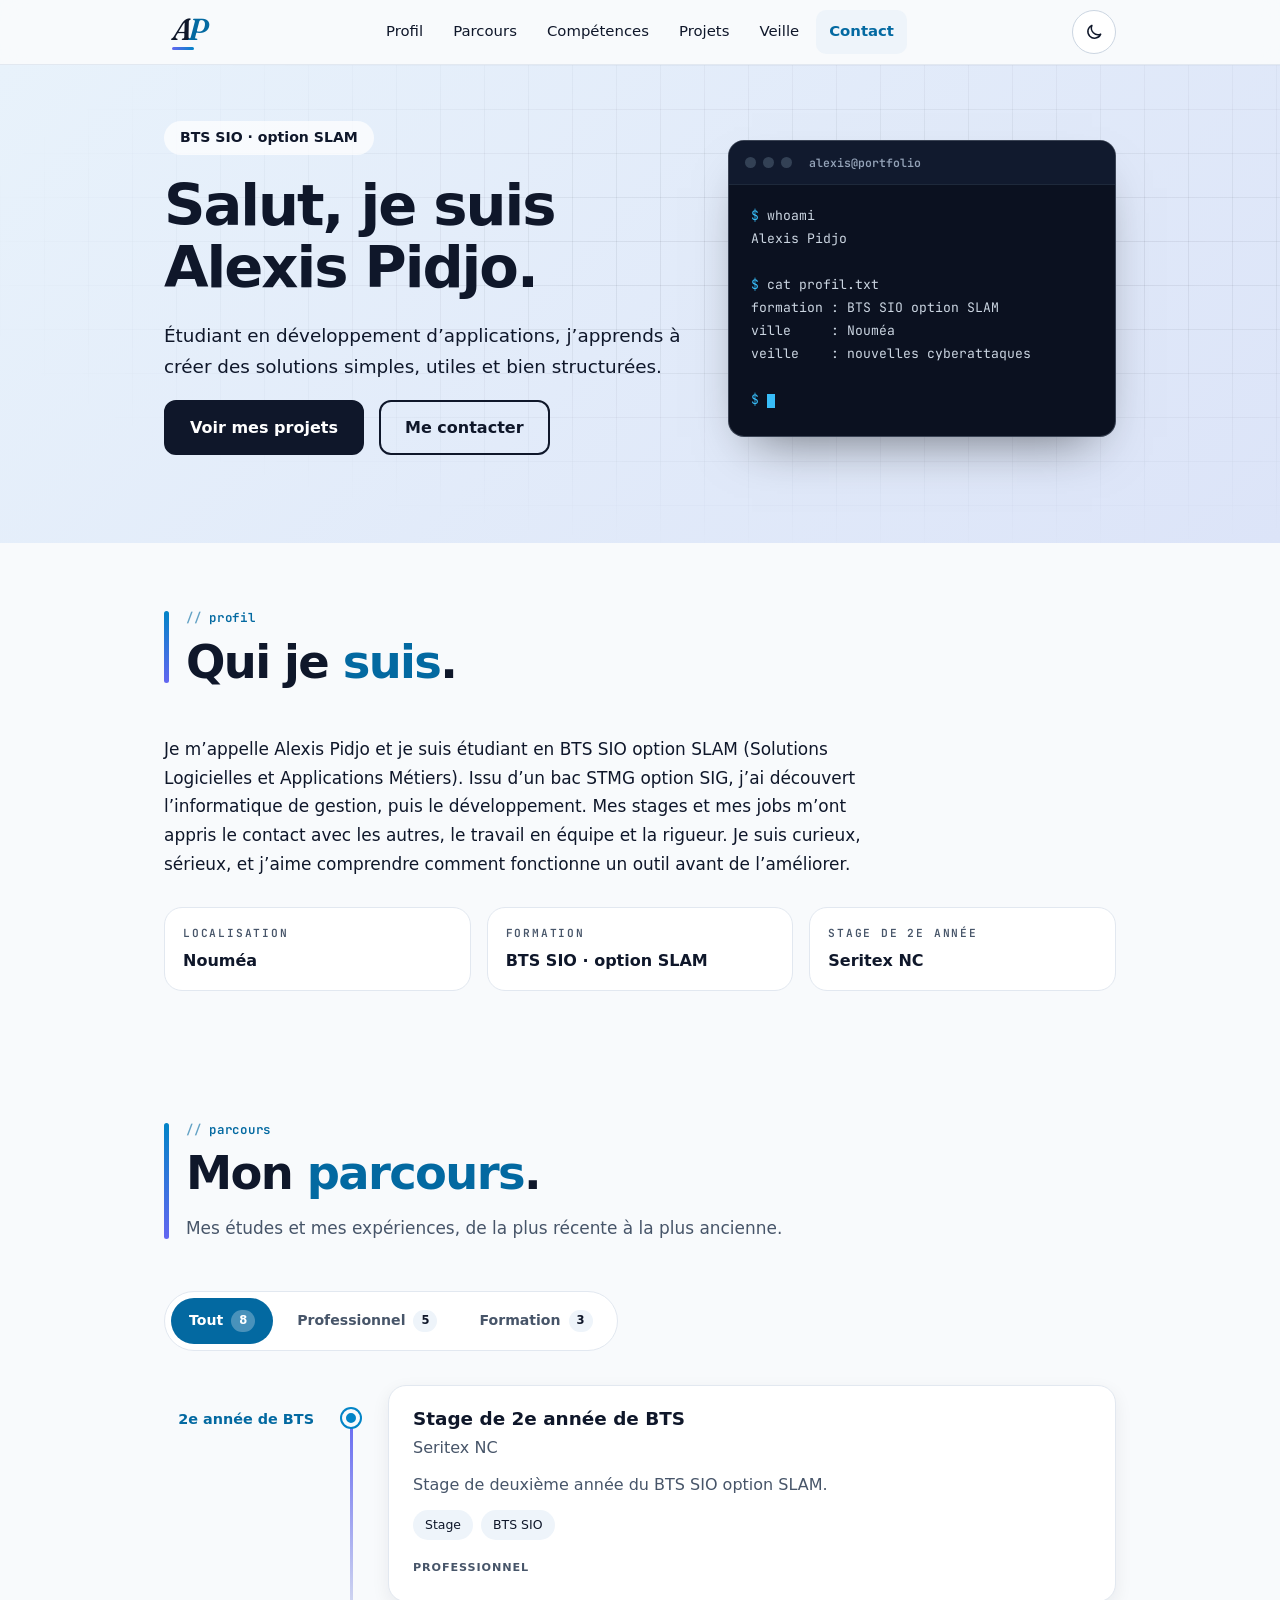
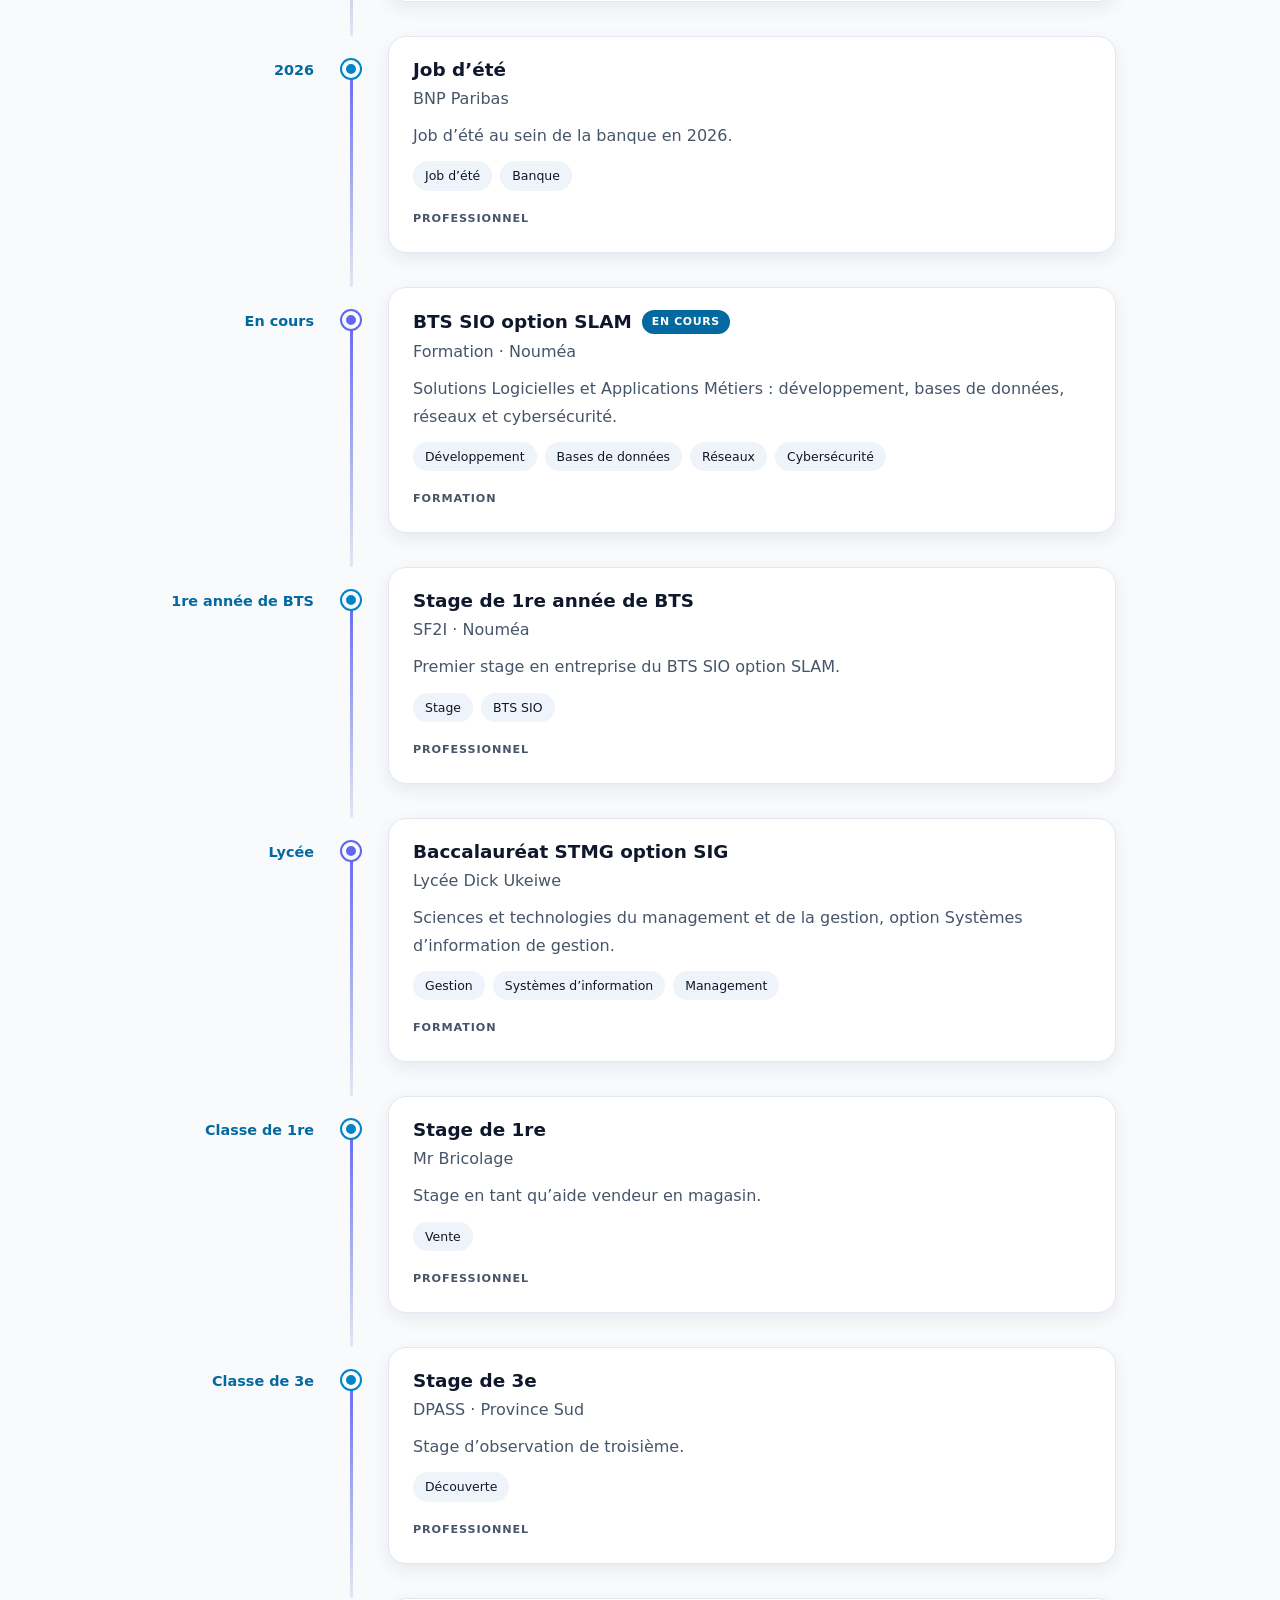
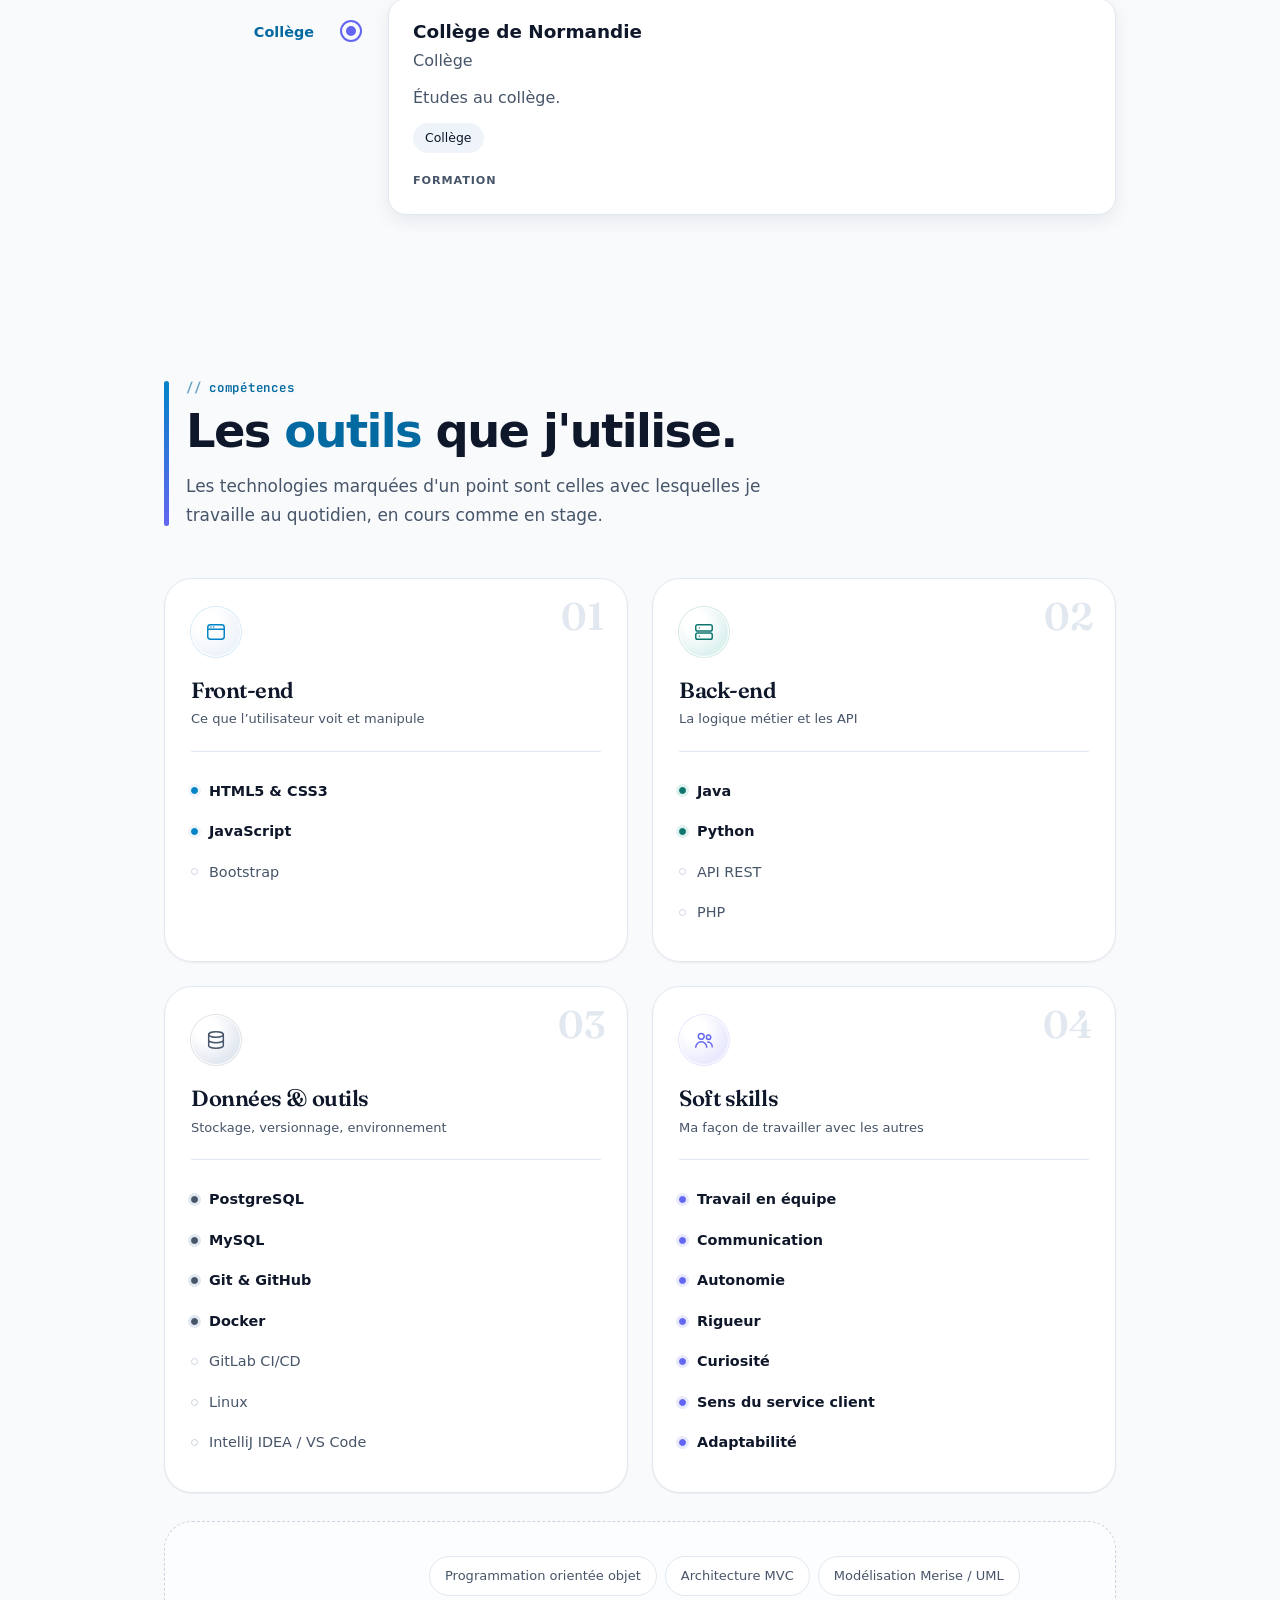
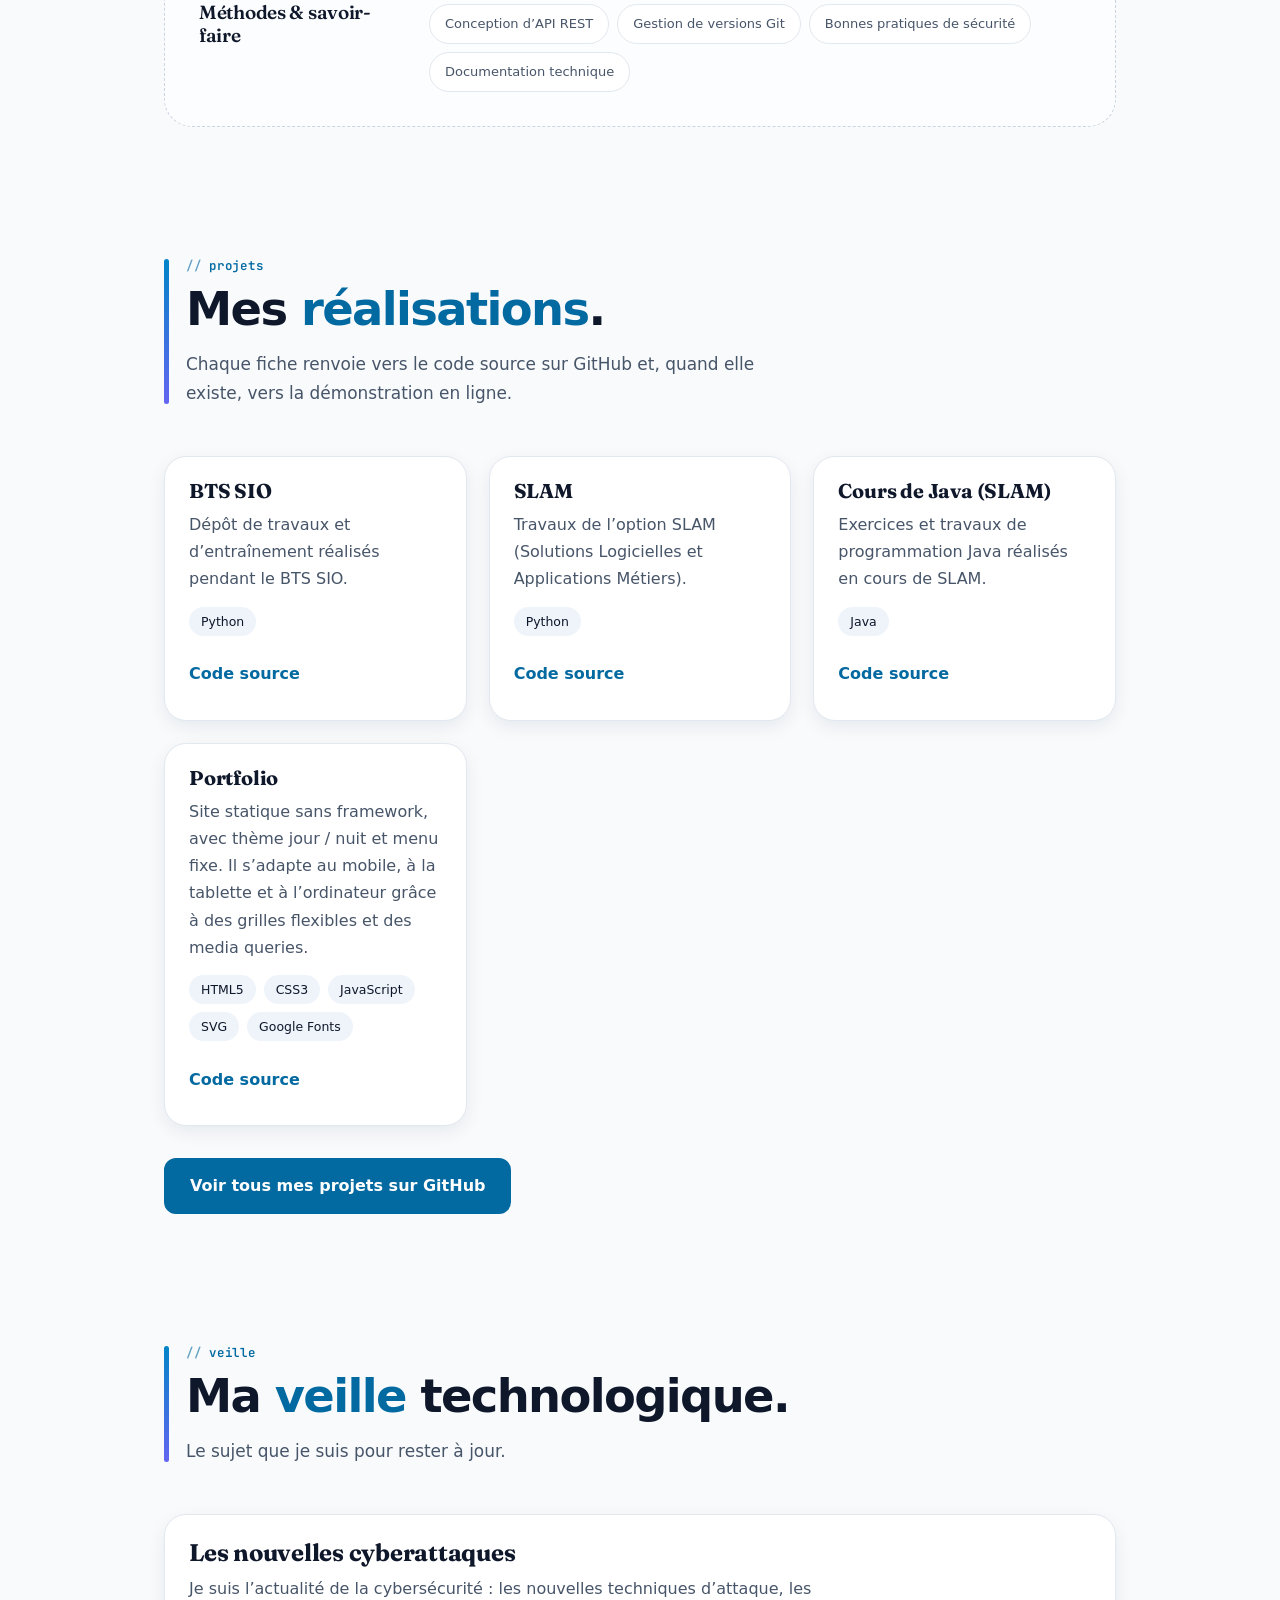
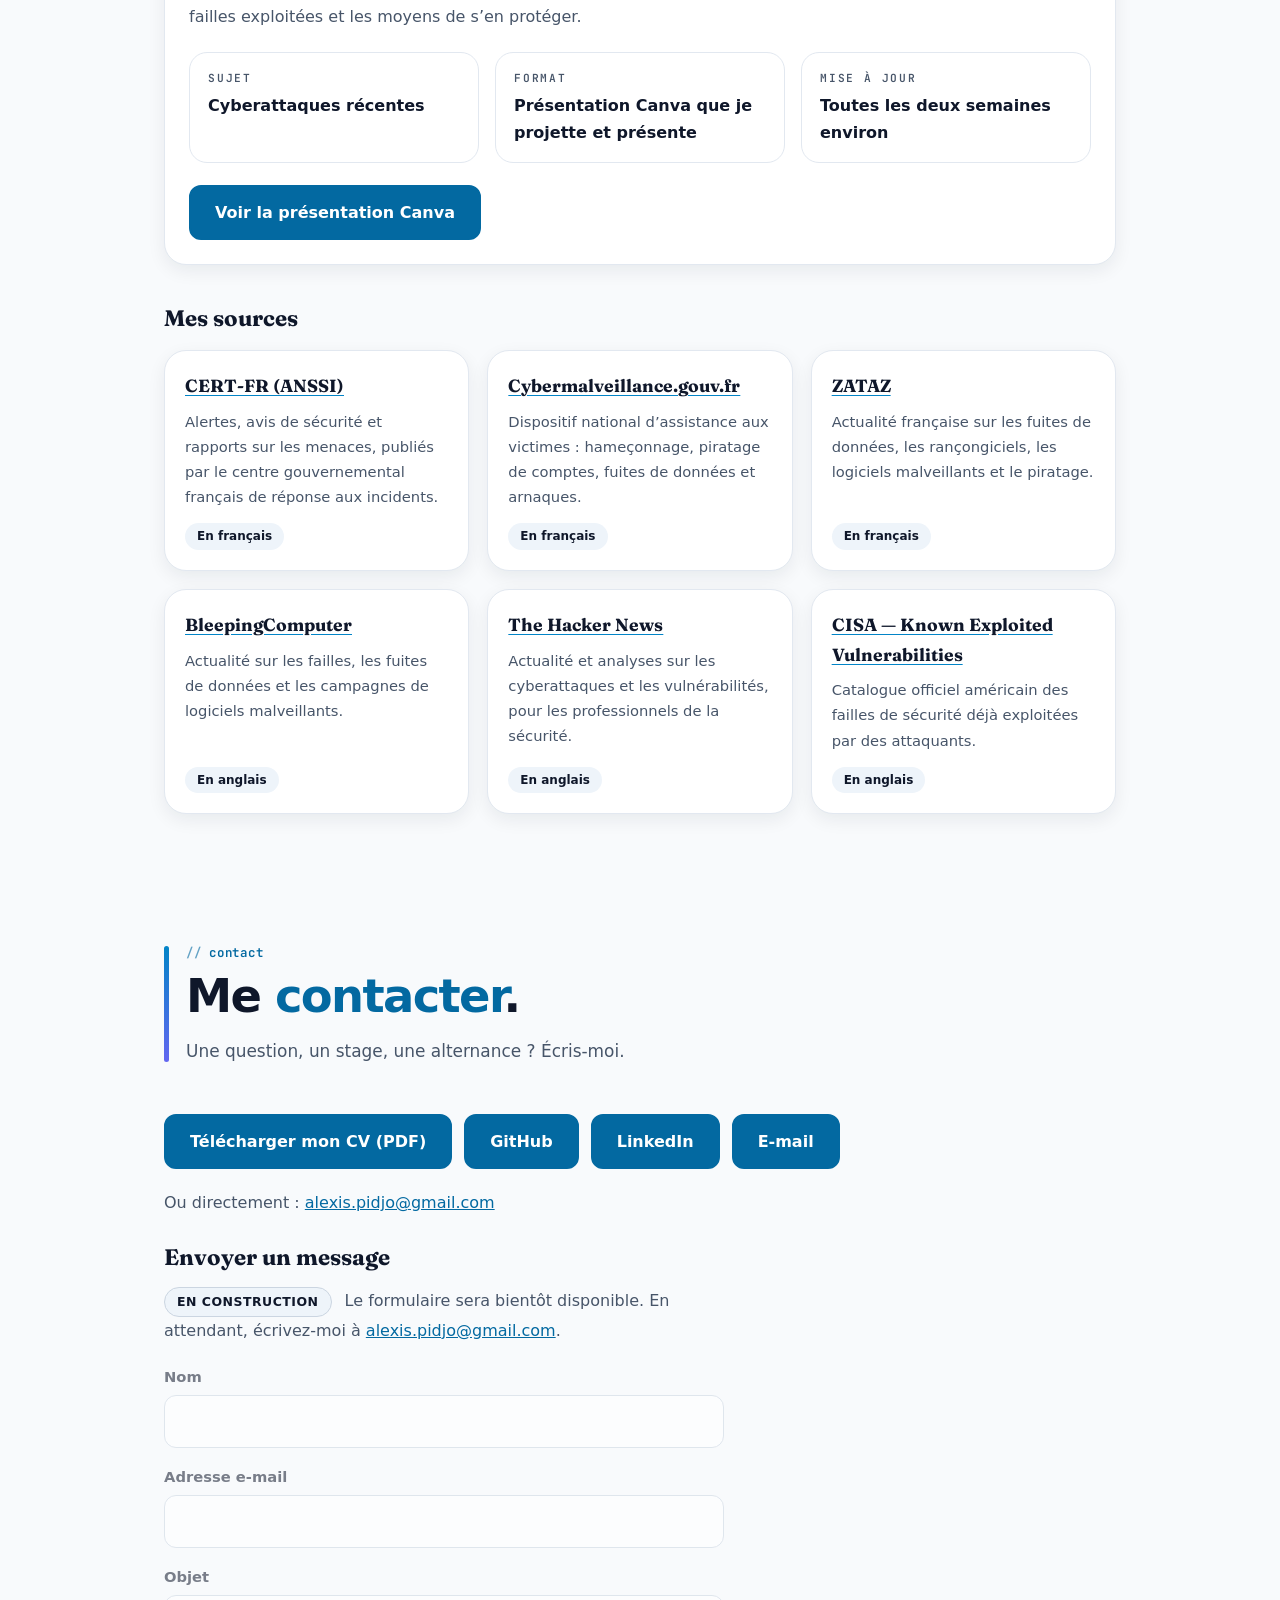
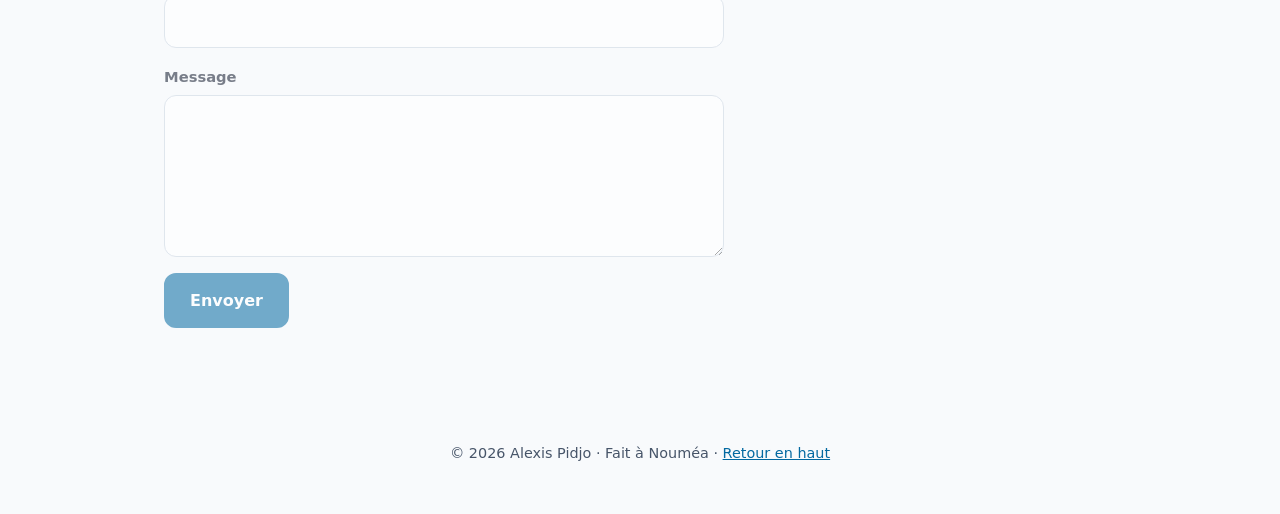
==== index.html @ f2f31d72 "Add files via upload" ====
<!doctype html>
<html lang="fr">
  <head>
    <meta charset="utf-8" />
    <meta name="viewport" content="width=device-width, initial-scale=1, viewport-fit=cover" />
    <title>Alexis Pidjo — Étudiant BTS SIO SLAM | Portfolio</title>
    <meta
      name="description"
      content="Portfolio d’Alexis Pidjo, étudiant en BTS SIO option SLAM à Nouméa : parcours, compétences, projets et contact."
    />
    <meta name="theme-color" content="#F8FAFC" />
    <link rel="icon" href="assets/img/favicon.svg" type="image/svg+xml" />

    <!-- Polices -->
    <link rel="preconnect" href="https://fonts.googleapis.com" />
    <link
      href="https://fonts.googleapis.com/css2?family=Fraunces:ital,opsz,wght@0,9..144,500;0,9..144,600;1,9..144,500;1,9..144,600&family=JetBrains+Mono:wght@600&display=swap"
      rel="stylesheet"
    />

    <!-- Thème appliqué avant l'affichage (évite un flash) -->
    <script src="assets/js/theme-init.js"></script>

    <!-- Styles : un fichier par composant -->
    <link rel="stylesheet" href="assets/css/base/tokens.css" />
    <link rel="stylesheet" href="assets/css/base/base.css" />
    <link rel="stylesheet" href="assets/css/base/layout.css" />
    <link rel="stylesheet" href="assets/css/components/section-head.css" />
    <link rel="stylesheet" href="assets/css/components/topbar.css" />
    <link rel="stylesheet" href="assets/css/components/hero.css" />
    <link rel="stylesheet" href="assets/css/sections/profile.css" />
    <link rel="stylesheet" href="assets/css/sections/timeline.css" />
    <link rel="stylesheet" href="assets/css/sections/skills.css" />
    <link rel="stylesheet" href="assets/css/sections/projects.css" />
    <link rel="stylesheet" href="assets/css/sections/veille.css" />
    <link rel="stylesheet" href="assets/css/sections/contact.css" />
    <link rel="stylesheet" href="assets/css/sections/footer.css" />
  </head>
  <body id="top">
    <a class="skip" href="#main">Aller au contenu principal</a>

    <!-- Barre de navigation -->
    <header class="topbar">
      <div class="topbar__inner">
        <a class="brand" href="#top" aria-label="Alexis Pidjo, retour en haut de la page"
          >A<span>P</span></a
        >
        <nav class="menu" id="menu" aria-label="Navigation principale">
          <a href="#profil">Profil</a>
          <a href="#parcours">Parcours</a>
          <a href="#competences">Compétences</a>
          <a href="#projets">Projets</a>
          <a href="#veille">Veille</a>
          <a href="#contact">Contact</a>
        </nav>
        <div class="topbar__actions">
          <button class="icon-btn" id="theme-toggle" type="button" aria-label="Passer en mode nuit">
            <svg class="i-moon" viewBox="0 0 24 24" aria-hidden="true">
              <path d="M20 14.5A8 8 0 0 1 9.5 4 8 8 0 1 0 20 14.5Z" />
            </svg>
            <svg class="i-sun" viewBox="0 0 24 24" aria-hidden="true">
              <circle cx="12" cy="12" r="4" />
              <path
                d="M12 2v2M12 20v2M4.9 4.9l1.4 1.4M17.7 17.7l1.4 1.4M2 12h2M20 12h2M4.9 19.1l1.4-1.4M17.7 6.3l1.4-1.4"
              />
            </svg>
          </button>
          <button
            class="icon-btn burger"
            id="burger"
            type="button"
            aria-label="Ouvrir le menu"
            aria-expanded="false"
            aria-controls="menu"
          >
            <svg viewBox="0 0 24 24" aria-hidden="true">
              <path d="M4 7h16M4 12h16M4 17h16" />
            </svg>
          </button>
        </div>
      </div>
    </header>

    <!-- Bandeau d’accueil -->
    <div class="hero">
      <div class="wrap hero__inner">
        <div class="hero__text">
          <span class="tag">BTS SIO · option SLAM</span>
          <h1>Salut, je suis Alexis Pidjo.</h1>
          <p>
            Étudiant en développement d’applications, j’apprends à créer des solutions simples,
            utiles et bien structurées.
          </p>
          <a class="btn" href="#projets">Voir mes projets</a>
          <a class="btn alt" href="#contact">Me contacter</a>
        </div>
        <div class="hero__term" aria-hidden="true">
          <div class="term__bar">
            <span></span><span></span><span></span><b>alexis@portfolio</b>
          </div>
          <pre class="term__body"><span class="t-p">$</span> whoami
Alexis Pidjo

<span class="t-p">$</span> cat profil.txt
formation : BTS SIO option SLAM
ville     : Nouméa
veille    : nouvelles cyberattaques

<span class="t-p">$</span> <span class="t-cursor"></span></pre>
        </div>
      </div>
    </div>

    <!-- Contenu -->
    <main class="wrap" id="main">
      <!-- 01 · Profil -->
      <section id="profil" aria-labelledby="t-profil">
        <header class="section-head reveal">
          <p class="section-head__label">profil</p>
          <h2 class="section-title" id="t-profil">Qui je <em>suis</em>.</h2>
        </header>
        <p class="profil__text">
          Je m’appelle Alexis Pidjo et je suis étudiant en BTS SIO option SLAM (Solutions
          Logicielles et Applications Métiers). Issu d’un bac STMG option SIG, j’ai découvert
          l’informatique de gestion, puis le développement. Mes stages et mes jobs m’ont appris le
          contact avec les autres, le travail en équipe et la rigueur. Je suis curieux, sérieux, et
          j’aime comprendre comment fonctionne un outil avant de l’améliorer.
        </p>
        <dl class="facts">
          <div>
            <dt>Localisation</dt>
            <dd>Nouméa</dd>
          </div>
          <div>
            <dt>Formation</dt>
            <dd>BTS SIO · option SLAM</dd>
          </div>
          <div>
            <dt>Stage de 2e année</dt>
            <dd>Seritex NC</dd>
          </div>
        </dl>
      </section>

      <!-- 02 · Parcours -->
      <section id="parcours" aria-labelledby="t-parcours">
        <header class="section-head reveal">
          <p class="section-head__label">parcours</p>
          <h2 class="section-title" id="t-parcours">Mon <em>parcours</em>.</h2>
          <p class="section-lede">
            Mes études et mes expériences, de la plus récente à la plus ancienne.
          </p>
        </header>
        <div class="filters" id="filters" role="group" aria-label="Filtrer le parcours"></div>
        <ol class="timeline" id="timeline"></ol>
      </section>

      <!-- 03 · Compétences -->
      <section id="competences" aria-labelledby="t-competences">
        <header class="section-head reveal">
          <p class="section-head__label">compétences</p>
          <h2 class="section-title" id="t-competences">Les <em>outils</em> que j'utilise.</h2>
          <p class="section-lede">
            Les technologies marquées d'un point sont celles avec lesquelles je travaille au
            quotidien, en cours comme en stage.
          </p>
        </header>
        <div class="skills__grid">
          <article class="skill reveal" data-tone="accent">
            <span class="skill__icon" aria-hidden="true"
              ><svg viewBox="0 0 24 24">
                <rect
                  pathLength="1"
                  x="3"
                  y="4"
                  width="18"
                  height="16"
                  rx="3"
                  class="draw"
                  style="--draw-delay: 260ms"
                />
                <path
                  pathLength="1"
                  d="M3 9h18M6.5 6.5h.01M9.5 6.5h.01"
                  class="draw"
                  style="--draw-delay: 620ms"
                /></svg
            ></span>
            <h3 class="skill__title">Front-end</h3>
            <p class="skill__caption">Ce que l’utilisateur voit et manipule</p>
            <ul class="skill__list">
              <li class="skill__item is-core">
                <span class="skill__bullet" aria-hidden="true"></span> HTML5 &amp; CSS3
                <span class="sr-only">(technologie principale)</span>
              </li>
              <li class="skill__item is-core">
                <span class="skill__bullet" aria-hidden="true"></span> JavaScript
                <span class="sr-only">(technologie principale)</span>
              </li>
              <li class="skill__item">
                <span class="skill__bullet" aria-hidden="true"></span> Bootstrap
              </li>
            </ul>
            <span class="skill__count" aria-hidden="true">01</span>
          </article>
          <article class="skill reveal" data-tone="teal" style="--reveal-delay: 110ms">
            <span class="skill__icon" aria-hidden="true"
              ><svg viewBox="0 0 24 24">
                <rect
                  pathLength="1"
                  x="3"
                  y="4"
                  width="18"
                  height="7"
                  rx="2"
                  class="draw"
                  style="--draw-delay: 260ms"
                />
                <rect
                  pathLength="1"
                  x="3"
                  y="13"
                  width="18"
                  height="7"
                  rx="2"
                  class="draw"
                  style="--draw-delay: 460ms"
                />
                <path
                  pathLength="1"
                  d="M7 7.5h.01M7 16.5h.01"
                  class="draw"
                  style="--draw-delay: 700ms"
                /></svg
            ></span>
            <h3 class="skill__title">Back-end</h3>
            <p class="skill__caption">La logique métier et les API</p>
            <ul class="skill__list">
              <li class="skill__item is-core">
                <span class="skill__bullet" aria-hidden="true"></span> Java
                <span class="sr-only">(technologie principale)</span>
              </li>
              <li class="skill__item is-core">
                <span class="skill__bullet" aria-hidden="true"></span> Python
                <span class="sr-only">(technologie principale)</span>
              </li>
              <li class="skill__item">
                <span class="skill__bullet" aria-hidden="true"></span> API REST
              </li>
              <li class="skill__item">
                <span class="skill__bullet" aria-hidden="true"></span> PHP
              </li>
            </ul>
            <span class="skill__count" aria-hidden="true">02</span>
          </article>
          <article class="skill reveal" data-tone="slate" style="--reveal-delay: 220ms">
            <span class="skill__icon" aria-hidden="true"
              ><svg viewBox="0 0 24 24">
                <ellipse
                  pathLength="1"
                  cx="12"
                  cy="6"
                  rx="8"
                  ry="3"
                  class="draw"
                  style="--draw-delay: 260ms"
                />
                <path
                  pathLength="1"
                  d="M4 6v12c0 1.66 3.58 3 8 3s8-1.34 8-3V6M4 12c0 1.66 3.58 3 8 3s8-1.34 8-3"
                  class="draw"
                  style="--draw-delay: 520ms"
                /></svg
            ></span>
            <h3 class="skill__title">Données &amp; outils</h3>
            <p class="skill__caption">Stockage, versionnage, environnement</p>
            <ul class="skill__list">
              <li class="skill__item is-core">
                <span class="skill__bullet" aria-hidden="true"></span> PostgreSQL
                <span class="sr-only">(technologie principale)</span>
              </li>
              <li class="skill__item is-core">
                <span class="skill__bullet" aria-hidden="true"></span> MySQL
                <span class="sr-only">(technologie principale)</span>
              </li>
              <li class="skill__item is-core">
                <span class="skill__bullet" aria-hidden="true"></span> Git &amp; GitHub
                <span class="sr-only">(technologie principale)</span>
              </li>
              <li class="skill__item is-core">
                <span class="skill__bullet" aria-hidden="true"></span> Docker
                <span class="sr-only">(technologie principale)</span>
              </li>
              <li class="skill__item">
                <span class="skill__bullet" aria-hidden="true"></span> GitLab CI/CD
              </li>
              <li class="skill__item">
                <span class="skill__bullet" aria-hidden="true"></span> Linux
              </li>
              <li class="skill__item">
                <span class="skill__bullet" aria-hidden="true"></span> IntelliJ IDEA / VS Code
              </li>
            </ul>
            <span class="skill__count" aria-hidden="true">03</span>
          </article>
          <article class="skill reveal" data-tone="violet" style="--reveal-delay: 330ms">
            <span class="skill__icon" aria-hidden="true"
              ><svg viewBox="0 0 24 24">
                <circle
                  pathLength="1"
                  cx="9"
                  cy="8"
                  r="3.2"
                  class="draw"
                  style="--draw-delay: 260ms"
                />
                <path
                  pathLength="1"
                  d="M3 20c0-3.3 2.7-6 6-6s6 2.7 6 6"
                  class="draw"
                  style="--draw-delay: 480ms"
                />
                <circle
                  pathLength="1"
                  cx="17"
                  cy="9"
                  r="2.4"
                  class="draw"
                  style="--draw-delay: 640ms"
                />
                <path
                  pathLength="1"
                  d="M16 14.2c2.9.2 5 2.5 5 5.3"
                  class="draw"
                  style="--draw-delay: 780ms"
                /></svg
            ></span>
            <h3 class="skill__title">Soft skills</h3>
            <p class="skill__caption">Ma façon de travailler avec les autres</p>
            <ul class="skill__list">
              <li class="skill__item is-core">
                <span class="skill__bullet" aria-hidden="true"></span> Travail en équipe
                <span class="sr-only">(technologie principale)</span>
              </li>
              <li class="skill__item is-core">
                <span class="skill__bullet" aria-hidden="true"></span> Communication
                <span class="sr-only">(technologie principale)</span>
              </li>
              <li class="skill__item is-core">
                <span class="skill__bullet" aria-hidden="true"></span> Autonomie
                <span class="sr-only">(technologie principale)</span>
              </li>
              <li class="skill__item is-core">
                <span class="skill__bullet" aria-hidden="true"></span> Rigueur
                <span class="sr-only">(technologie principale)</span>
              </li>
              <li class="skill__item is-core">
                <span class="skill__bullet" aria-hidden="true"></span> Curiosité
                <span class="sr-only">(technologie principale)</span>
              </li>
              <li class="skill__item is-core">
                <span class="skill__bullet" aria-hidden="true"></span> Sens du service client
                <span class="sr-only">(technologie principale)</span>
              </li>
              <li class="skill__item is-core">
                <span class="skill__bullet" aria-hidden="true"></span> Adaptabilité
                <span class="sr-only">(technologie principale)</span>
              </li>
            </ul>
            <span class="skill__count" aria-hidden="true">04</span>
          </article>
        </div>
        <div class="methods reveal">
          <h3 class="methods__title">Méthodes &amp; savoir-faire</h3>
          <ul class="methods__list">
            <li class="methods__item">Programmation orientée objet</li>
            <li class="methods__item">Architecture MVC</li>
            <li class="methods__item">Modélisation Merise / UML</li>
            <li class="methods__item">Conception d’API REST</li>
            <li class="methods__item">Gestion de versions Git</li>
            <li class="methods__item">Bonnes pratiques de sécurité</li>
            <li class="methods__item">Documentation technique</li>
          </ul>
        </div>
      </section>

      <!-- 04 · Projets -->
      <section id="projets" aria-labelledby="t-projets">
        <header class="section-head reveal">
          <p class="section-head__label">projets</p>
          <h2 class="section-title" id="t-projets">Mes <em>réalisations</em>.</h2>
          <p class="section-lede">
            Chaque fiche renvoie vers le code source sur GitHub et, quand elle existe, vers la
            démonstration en ligne.
          </p>
        </header>
        <div class="grid" id="projects"></div>
        <p class="projects__all">
          <a
            class="btn btn--cta"
            id="projects-all"
            href="#projets"
            target="_blank"
            rel="noopener noreferrer"
            >Voir tous mes projets sur GitHub<span class="sr-only"> (nouvel onglet)</span></a
          >
        </p>
      </section>

      <!-- 05 · Veille technologique -->
      <section id="veille" aria-labelledby="t-veille">
        <header class="section-head reveal">
          <p class="section-head__label">veille</p>
          <h2 class="section-title" id="t-veille">Ma <em>veille</em> technologique.</h2>
          <p class="section-lede">Le sujet que je suis pour rester à jour.</p>
        </header>
        <article class="card veille">
          <h3>Les nouvelles cyberattaques</h3>
          <p>
            Je suis l’actualité de la cybersécurité : les nouvelles techniques d’attaque, les
            failles exploitées et les moyens de s’en protéger.
          </p>
          <dl class="facts">
            <div>
              <dt>Sujet</dt>
              <dd>Cyberattaques récentes</dd>
            </div>
            <div>
              <dt>Format</dt>
              <dd>Présentation Canva que je projette et présente</dd>
            </div>
            <div>
              <dt>Mise à jour</dt>
              <dd>Toutes les deux semaines environ</dd>
            </div>
          </dl>
          <a
            class="btn btn--cta"
            id="veille-link"
            href="#veille"
            target="_blank"
            rel="noopener noreferrer"
            >Voir la présentation Canva<span class="sr-only"> (nouvel onglet)</span></a
          >
        </article>
        <h3 class="sources__title">Mes sources</h3>
        <ul class="sources" id="sources"></ul>
      </section>

      <!-- 06 · Contact -->
      <section id="contact" aria-labelledby="t-contact">
        <header class="section-head reveal">
          <p class="section-head__label">contact</p>
          <h2 class="section-title" id="t-contact">Me <em>contacter</em>.</h2>
          <p class="section-lede">Une question, un stage, une alternance ? Écris-moi.</p>
        </header>
        <div class="contact">
          <a class="btn btn--cta" id="cv-link" href="#contact">Télécharger mon CV (PDF)</a>
          <a
            class="btn btn--cta"
            id="gh-link"
            href="#contact"
            target="_blank"
            rel="noopener noreferrer"
            >GitHub<span class="sr-only"> (nouvel onglet)</span></a
          >
          <a
            class="btn btn--cta"
            id="li-link"
            href="#contact"
            target="_blank"
            rel="noopener noreferrer"
            >LinkedIn<span class="sr-only"> (nouvel onglet)</span></a
          >
          <a class="btn btn--cta" id="mail-link" href="#contact">E-mail</a>
        </div>
        <p class="contact__mail">Ou directement : <a id="mail-text" href="#contact"></a></p>

        <h3 class="form-title">Envoyer un message</h3>
        <p class="form-notice" role="note">
          <span class="form-notice__badge">En construction</span> Le formulaire sera bientôt
          disponible. En attendant, écrivez-moi à <a id="form-mail" href="#contact"></a>.
        </p>
        <form id="contact-form" aria-disabled="true">
          <fieldset class="form-fields" disabled>
            <legend class="sr-only">Formulaire de contact (bientôt disponible)</legend>
            <div class="field">
              <label for="f-name">Nom</label><input id="f-name" name="name" autocomplete="name" />
            </div>
            <div class="field">
              <label for="f-email">Adresse e-mail</label
              ><input id="f-email" name="email" type="email" autocomplete="email" />
            </div>
            <div class="field">
              <label for="f-subject">Objet</label><input id="f-subject" name="subject" />
            </div>
            <div class="field">
              <label for="f-message">Message</label
              ><textarea id="f-message" name="message" rows="5"></textarea>
            </div>
            <button class="btn btn--cta" type="submit">Envoyer</button>
          </fieldset>
        </form>
      </section>
    </main>

    <!-- Pied de page -->
    <footer>
      <p>© 2026 Alexis Pidjo · Fait à Nouméa · <a href="#top">Retour en haut</a></p>
    </footer>

    <!-- Scripts : l'ordre compte (configuration, données, outils, modules, démarrage) -->
    <script src="assets/js/config.js" defer></script>
    <script src="assets/js/data/steps.js" defer></script>
    <script src="assets/js/data/projects.js" defer></script>
    <script src="assets/js/data/sources.js" defer></script>
    <script src="assets/js/core/utils.js" defer></script>
    <script src="assets/js/modules/timeline.js" defer></script>
    <script src="assets/js/modules/projects.js" defer></script>
    <script src="assets/js/modules/theme.js" defer></script>
    <script src="assets/js/modules/navigation.js" defer></script>
    <script src="assets/js/modules/reveal.js" defer></script>
    <script src="assets/js/modules/veille.js" defer></script>
    <script src="assets/js/modules/contact.js" defer></script>
    <script src="assets/js/main.js" defer></script>
  </body>
</html>
---- assets/css/base/tokens.css ----
/* assets/css/base/tokens.css — Variables : couleurs, ombres, polices (thèmes jour et nuit)
   Palette : bleu nuit + cyan (nuit) · blanc cassé + bleu profond (jour), violet discret en second accent */

:root {
  /* Surfaces et texte */
  --bg: #f8fafc;
  --card: #ffffff;
  --text: #0f172a;
  --muted: #475569;
  --soft: #eef4fa;
  --line: #e2e8f0;
  --line2: #cbd5e1;

  /* Accents : --accent / --accent2 pour la décoration, --accent-text et --cta pour le texte et les boutons (contraste ≥ 4,5:1) */
  --accent: #0284c7;
  --accent2: #6366f1;
  --accent-text: #0369a1;
  --cta: #0369a1;
  --on-cta: #ffffff;

  /* Couleurs des cartes de compétences */
  --teal: #0f766e;
  --teal-soft: #ddf1ef;
  --slate: #475569;
  --slate-soft: #e2e8f0;
  --violet: #6366f1;
  --violet-soft: #e8e9fc;

  /* Bandeau d'accueil */
  --hero-a: #e8f2fb;
  --hero-b: #dce4f8;
  --hero-ink: #0f172a;
  --hero-btn: #0f172a;
  --hero-btn-ink: #ffffff;
  --hero-grid: rgba(15, 23, 42, 0.07);
  --hero-tag: rgba(255, 255, 255, 0.72);
  --hero-tag-ink: #0f172a;

  /* Ombres */
  --sh1: 0 1px 2px rgba(15, 23, 42, 0.06);
  --sh2: 0 6px 18px rgba(15, 23, 42, 0.07);
  --sh3: 0 16px 34px -16px rgba(15, 23, 42, 0.22);

  /* Polices */
  --serif: "Fraunces", Georgia, "Iowan Old Style", serif;
  --mono: "JetBrains Mono", ui-monospace, Consolas, monospace;
  --sans: system-ui, -apple-system, "Segoe UI", Roboto, sans-serif;

  color-scheme: light;
}

:root[data-theme="dark"] {
  --bg: #0b1120;
  --card: #151f32;
  --text: #e5edf8;
  --muted: #a7b4c8;
  --soft: #1b2740;
  --line: #334155;
  --line2: #475569;

  --accent: #38bdf8;
  --accent2: #818cf8;
  --accent-text: #38bdf8;
  --cta: #38bdf8;
  --on-cta: #0b1120;

  --teal: #2dd4bf;
  --teal-soft: #12343a;
  --slate: #94a3b8;
  --slate-soft: #1e293b;
  --violet: #818cf8;
  --violet-soft: #222550;

  --hero-a: #0f1b33;
  --hero-b: #1b2a4d;
  --hero-ink: #f8fafc;
  --hero-btn: #e5edf8;
  --hero-btn-ink: #0b1120;
  --hero-grid: rgba(148, 163, 184, 0.1);
  --hero-tag: rgba(11, 17, 32, 0.55);
  --hero-tag-ink: #e5edf8;

  --sh1: 0 1px 2px rgba(0, 0, 0, 0.4);
  --sh2: 0 6px 18px rgba(0, 0, 0, 0.35);
  --sh3: 0 16px 34px -16px rgba(0, 0, 0, 0.6);

  color-scheme: dark;
}
---- assets/css/base/base.css ----
/* assets/css/base/base.css — Reset, accessibilité (focus, lien d’évitement) et mouvement réduit */

* {
  box-sizing: border-box;
}

[hidden] {
  display: none !important;
}

html {
  scroll-padding-top: 84px;
}

@media (prefers-reduced-motion: no-preference) {
  html {
    scroll-behavior: smooth;
  }
}

body {
  margin: 0;
  background: var(--bg);
  color: var(--text);
  font-family: var(--sans);
  line-height: 1.7;
  padding-bottom: env(safe-area-inset-bottom, 0px);
}

h1,
h2,
h3 {
  line-height: 1.2;
}

a {
  color: var(--accent-text);
}

:focus-visible {
  outline: 3px solid var(--cta);
  outline-offset: 3px;
  border-radius: 6px;
}

.sr-only {
  position: absolute;
  width: 1px;
  height: 1px;
  overflow: hidden;
  clip: rect(0 0 0 0);
  white-space: nowrap;
}

.skip {
  position: absolute;
  left: 12px;
  top: -60px;
  z-index: 200;
  padding: 10px 16px;
  border-radius: 10px;
  background: var(--cta);
  color: var(--on-cta);
  font-weight: 600;
  text-decoration: none;
}

.skip:focus {
  top: 12px;
}

@media (prefers-reduced-motion: reduce) {
  *,
  *::before,
  *::after {
    animation: none !important;
    transition: none !important;
  }
  .draw {
    stroke-dashoffset: 0 !important;
  }
}
---- assets/css/base/layout.css ----
/* assets/css/base/layout.css — Mise en page générale : conteneur, sections, grille et cartes */

.wrap {
  max-width: 1000px;
  margin: 0 auto;
  padding: 0 24px;
}

section {
  padding: 64px 0;
}

.grid {
  display: grid;
  gap: 22px;
  grid-template-columns: repeat(auto-fit, minmax(260px, 1fr));
}

.card {
  background: var(--card);
  border: 1px solid var(--line);
  border-radius: 22px;
  padding: 24px;
  box-shadow: var(--sh2);
}

.card h3 {
  margin: 0 0 8px;
  font-family: var(--serif);
  font-size: 1.25rem;
  letter-spacing: -0.01em;
}

.card p {
  margin: 0 0 14px;
  color: var(--muted);
}
---- assets/css/components/section-head.css ----
/* assets/css/components/section-head.css — En-tête commun à toutes les sections et animations d’apparition */

.section-head {
  position: relative;
  margin-bottom: 48px;
  padding-left: 22px;
}

/* Barre verticale dégradée à gauche du titre */
.section-head::before {
  content: "";
  position: absolute;
  top: 4px;
  bottom: 4px;
  left: 0;
  width: 5px;
  border-radius: 5px;
  background: linear-gradient(var(--accent), var(--accent2));
}

.section-head__label {
  margin: 0 0 8px;
  font-family: var(--mono);
  font-size: 0.78rem;
  font-weight: 600;
  letter-spacing: 0.06em;
  color: var(--accent-text);
}

.section-head__label::before {
  content: "// ";
  opacity: 0.6;
}

.section-title {
  margin: 0;
  max-width: 20ch;
  font-family: var(--sans);
  font-size: clamp(1.9rem, 5.2vw, 2.9rem);
  font-weight: 800;
  letter-spacing: -0.035em;
  line-height: 1.08;
}

.section-title em {
  font-style: normal;
  color: var(--accent-text);
}

.section-lede {
  margin: 16px 0 0;
  max-width: 58ch;
  color: var(--muted);
  font-size: 1.06rem;
}

.draw {
  stroke-dasharray: 1;
  stroke-dashoffset: 1;
}

.js .draw {
  transition: stroke-dashoffset 1.6s cubic-bezier(0.25, 0.46, 0.45, 0.94) var(--draw-delay, 0ms);
}

.is-revealed .draw {
  stroke-dashoffset: 0;
}

html:not(.js) .draw {
  stroke-dashoffset: 0;
}
---- assets/css/components/topbar.css ----
/* assets/css/components/topbar.css — Barre de navigation fixe, menu mobile et bouton jour / nuit */

.topbar {
  position: sticky;
  top: 0;
  z-index: 100;
  padding-top: env(safe-area-inset-top, 0px);
  background: color-mix(in srgb, var(--bg) 88%, transparent);
  backdrop-filter: blur(12px);
  -webkit-backdrop-filter: blur(12px);
  border-bottom: 1px solid var(--line);
}

.topbar__inner {
  max-width: 1000px;
  margin: 0 auto;
  padding: 10px 24px;
  display: grid;
  grid-template-columns: 1fr auto 1fr;
  align-items: center;
  gap: 12px;
}

.brand {
  justify-self: start;
  display: inline-block;
  padding: 2px 8px;
  border-radius: 10px;
  font-family: var(--serif);
  font-style: italic;
  font-weight: 600;
  font-size: 1.9rem;
  line-height: 1.05;
  letter-spacing: -0.04em;
  color: var(--text);
  text-decoration: none;
}

.brand span {
  color: var(--accent-text);
  margin-left: -0.1em;
}

.brand::after {
  content: "";
  display: block;
  height: 3px;
  width: 62%;
  margin-top: 2px;
  border-radius: 3px;
  background: linear-gradient(90deg, var(--accent2), var(--accent));
}

.menu {
  display: flex;
  gap: 4px;
}

.menu a {
  padding: 9px 13px;
  border-radius: 10px;
  color: var(--text);
  text-decoration: none;
  font-size: 0.93rem;
  font-weight: 500;
}

.menu a:hover {
  background: var(--soft);
}

.menu a[aria-current="true"] {
  background: var(--soft);
  color: var(--accent-text);
  font-weight: 700;
}

.topbar__actions {
  justify-self: end;
  display: flex;
  gap: 8px;
}

.icon-btn {
  width: 44px;
  height: 44px;
  display: grid;
  place-items: center;
  border-radius: 50%;
  border: 1px solid var(--line2);
  background: var(--card);
  color: var(--text);
  cursor: pointer;
  padding: 0;
}

.icon-btn:hover {
  background: var(--soft);
}

.icon-btn svg {
  fill: none;
  stroke: currentColor;
  stroke-width: 1.8;
  stroke-linecap: round;
  stroke-linejoin: round;
  width: 20px;
  height: 20px;
}

.i-sun {
  display: none;
}

:root[data-theme="dark"] .i-sun {
  display: block;
}

:root[data-theme="dark"] .i-moon {
  display: none;
}

.burger {
  display: none;
}

@media (max-width: 759px) {
  .topbar__inner {
    grid-template-columns: 1fr auto;
  }
  .burger {
    display: grid;
  }
  .menu {
    display: none;
    position: absolute;
    left: 0;
    right: 0;
    top: 100%;
    flex-direction: column;
    gap: 2px;
    padding: 10px 16px 16px;
    background: var(--bg);
    border-bottom: 1px solid var(--line);
    box-shadow: 0 18px 30px -20px rgba(0, 0, 0, 0.45);
  }
  .menu.open {
    display: flex;
  }
  .menu a {
    padding: 13px 14px;
    font-size: 1rem;
  }
}

.icon-btn:active {
  transform: translateY(1px);
}
---- assets/css/components/hero.css ----
/* assets/css/components/hero.css — Bandeau d’accueil et boutons principaux */

.hero {
  position: relative;
  overflow: hidden;
  background: linear-gradient(135deg, var(--hero-a), var(--hero-b));
  color: var(--hero-ink);
  padding: 56px 0 88px;
}

/* Quadrillage discret, estompé vers les bords */
.hero::before {
  content: "";
  position: absolute;
  inset: 0;
  background-image:
    linear-gradient(var(--hero-grid) 1px, transparent 1px),
    linear-gradient(90deg, var(--hero-grid) 1px, transparent 1px);
  background-size: 44px 44px;
  -webkit-mask-image: radial-gradient(ellipse at 70% 40%, #000 20%, transparent 75%);
  mask-image: radial-gradient(ellipse at 70% 40%, #000 20%, transparent 75%);
  pointer-events: none;
}

.hero .wrap {
  position: relative;
  z-index: 1;
}

.hero__inner {
  display: grid;
  gap: 40px;
  align-items: center;
}

@media (min-width: 900px) {
  .hero__inner {
    grid-template-columns: minmax(0, 1.15fr) minmax(0, 0.85fr);
  }
}

.hero h1 {
  font-family: var(--sans);
  font-size: clamp(2.2rem, 6.5vw, 3.6rem);
  font-weight: 800;
  letter-spacing: -0.035em;
  line-height: 1.08;
  margin: 0.35em 0;
}

.hero p {
  max-width: 560px;
  font-size: 1.15rem;
  margin: 0 0 8px;
}

/* Fenêtre de terminal : présente la personne avec des informations réelles */
.hero__term {
  width: 100%;
  max-width: 440px;
  justify-self: center;
  overflow: hidden;
  border: 1px solid rgba(148, 163, 184, 0.35);
  border-radius: 16px;
  background: #0b1120;
  box-shadow: 0 24px 50px -24px rgba(0, 0, 0, 0.55);
  color: #e5edf8;
}

.term__bar {
  display: flex;
  align-items: center;
  gap: 7px;
  padding: 12px 16px;
  border-bottom: 1px solid #1e293b;
  background: #111a2e;
}

.term__bar span {
  width: 11px;
  height: 11px;
  border-radius: 50%;
  background: #334155;
}

.term__bar b {
  margin-left: 10px;
  font-family: var(--mono);
  font-size: 0.72rem;
  font-weight: 600;
  color: #94a3b8;
}

.term__body {
  margin: 0;
  padding: 20px 22px 24px;
  overflow-x: auto;
  font-family: var(--mono);
  font-size: 0.82rem;
  line-height: 1.75;
  color: #cbd5e1;
}

.t-p {
  color: #38bdf8;
}

.t-cursor {
  display: inline-block;
  width: 0.6em;
  height: 1.05em;
  vertical-align: text-bottom;
  background: #38bdf8;
}

@media (prefers-reduced-motion: no-preference) {
  .t-cursor {
    animation: blink 1.1s steps(1) infinite;
  }
}

@keyframes blink {
  50% {
    opacity: 0;
  }
}

.tag {
  display: inline-block;
  background: var(--hero-tag);
  color: var(--hero-tag-ink);
  border-radius: 99px;
  padding: 5px 16px;
  font-size: 0.88rem;
  font-weight: 600;
}

.btn {
  display: inline-block;
  margin: 10px 10px 0 0;
  padding: 12px 24px;
  min-height: 44px;
  border-radius: 12px;
  background: var(--hero-btn);
  color: var(--hero-btn-ink);
  text-decoration: none;
  font: inherit;
  font-weight: 600;
  border: 2px solid var(--hero-btn);
  cursor: pointer;
}

.btn.alt {
  background: transparent;
  color: var(--hero-ink);
  border-color: currentColor;
}

.btn--cta {
  background: var(--cta);
  color: var(--on-cta);
  border-color: var(--cta);
  margin: 0;
}

.btn[aria-disabled="true"] {
  opacity: 0.65;
  cursor: not-allowed;
}

.btn:hover {
  filter: brightness(1.12);
}

.btn:active {
  filter: brightness(0.94);
  transform: translateY(1px);
}

.btn.alt:hover {
  background: rgba(127, 127, 127, 0.14);
  filter: none;
}

.btn[aria-disabled="true"]:hover {
  filter: none;
}
---- assets/css/sections/profile.css ----
/* assets/css/sections/profile.css — Section Profil */

.profil__text {
  max-width: 68ch;
  margin: 0 0 28px;
  font-size: 1.06rem;
}

.facts {
  display: grid;
  gap: 16px;
  grid-template-columns: repeat(auto-fit, minmax(200px, 1fr));
  margin: 0;
}

.facts div {
  padding: 16px 18px;
  border: 1px solid var(--line);
  border-radius: 18px;
  background: var(--card);
}

.facts dt {
  font-family: var(--mono);
  font-size: 0.7rem;
  font-weight: 600;
  letter-spacing: 0.16em;
  text-transform: uppercase;
  color: var(--muted);
}

.facts dd {
  margin: 4px 0 0;
  font-weight: 600;
}
---- assets/css/sections/timeline.css ----
/* assets/css/sections/timeline.css — Section Parcours : filtres et frise chronologique */

.filters {
  display: inline-flex;
  flex-wrap: wrap;
  gap: 6px;
  padding: 6px;
  border: 1px solid var(--line);
  border-radius: 99px;
  background: var(--card);
  margin-bottom: 34px;
}

.fb {
  display: inline-flex;
  align-items: center;
  gap: 8px;
  padding: 11px 18px;
  min-height: 44px;
  border: 0;
  border-radius: 99px;
  background: transparent;
  color: var(--muted);
  font: inherit;
  font-size: 0.88rem;
  font-weight: 600;
  cursor: pointer;
}

.fb:hover {
  color: var(--text);
}

.fb.on {
  background: var(--cta);
  color: var(--on-cta);
}

.fb em {
  font-style: normal;
  font-size: 0.72rem;
  padding: 1px 8px;
  border-radius: 99px;
  background: var(--soft);
  color: var(--text);
}

.fb.on em {
  background: rgba(255, 255, 255, 0.28);
  color: inherit;
}

.timeline {
  list-style: none;
  margin: 0;
  padding: 0;
}

.tl {
  display: grid;
  grid-template-columns: 26px minmax(0, 1fr);
  column-gap: 18px;
  padding-bottom: 34px;
}

.tl__period {
  display: none;
  text-align: right;
  font-weight: 700;
  color: var(--accent-text);
  padding-top: 22px;
  font-size: 0.9rem;
}

.tl__marker {
  position: relative;
  display: flex;
  justify-content: center;
}

.tl__marker::before {
  content: "";
  position: absolute;
  top: 28px;
  bottom: -34px;
  width: 3px;
  border-radius: 3px;
  background: linear-gradient(var(--accent2), var(--line));
}

.tl:last-child .tl__marker::before {
  display: none;
}

.tl__dot {
  position: relative;
  margin-top: 24px;
  width: 18px;
  height: 18px;
  border-radius: 50%;
  background: var(--accent);
  border: 4px solid var(--bg);
  box-shadow: 0 0 0 2px var(--accent);
}

.tl--formation .tl__dot {
  background: var(--accent2);
  box-shadow: 0 0 0 2px var(--accent2);
}

.tl__card {
  background: var(--card);
  border: 1px solid var(--line);
  border-radius: 18px;
  padding: 22px 24px;
  box-shadow: var(--sh2);
}

.tl__top {
  display: flex;
  flex-wrap: wrap;
  align-items: center;
  gap: 10px;
}

.tl__title {
  margin: 0;
  font-size: 1.15rem;
}

.tl__live {
  font-size: 0.68rem;
  font-weight: 700;
  letter-spacing: 0.06em;
  text-transform: uppercase;
  padding: 3px 10px;
  border-radius: 99px;
  background: var(--cta);
  color: var(--on-cta);
}

.tl__org {
  margin: 4px 0 0;
  color: var(--muted);
  font-weight: 500;
}

.tl__pi {
  margin: 2px 0 0;
  color: var(--accent-text);
  font-weight: 700;
  font-size: 0.85rem;
}

.tl__desc {
  margin: 10px 0 12px;
  color: var(--muted);
}

.tl__tags {
  list-style: none;
  margin: 0 0 12px;
  padding: 0;
  display: flex;
  flex-wrap: wrap;
  gap: 8px;
}

.tl__tags li {
  padding: 4px 12px;
  border-radius: 99px;
  background: var(--soft);
  font-size: 0.78rem;
  font-weight: 500;
}

.tl__kind {
  font-size: 0.7rem;
  font-weight: 700;
  letter-spacing: 0.08em;
  text-transform: uppercase;
  color: var(--muted);
}

@media (min-width: 860px) {
  .tl {
    grid-template-columns: 150px 26px minmax(0, 1fr);
    column-gap: 24px;
  }
  .tl__period {
    display: block;
  }
  .tl__pi {
    display: none;
  }
}

.tl__tags li {
  color: var(--text);
}
---- assets/css/sections/skills.css ----
/* assets/css/sections/skills.css — Section Compétences : cartes et bande des méthodes */

.skills__grid {
  display: grid;
  gap: 24px;
}

@media (min-width: 768px) {
  .skills__grid {
    grid-template-columns: repeat(2, minmax(0, 1fr));
  }
}

.skill {
  --tone: var(--accent);
  --tone-soft: var(--soft);
  position: relative;
  overflow: hidden;
  padding: 28px 26px 30px;
  border: 1px solid var(--line);
  border-radius: 28px;
  background: var(--card);
  box-shadow: var(--sh1);
  transition:
    transform 0.7s cubic-bezier(0.25, 0.46, 0.45, 0.94),
    box-shadow 0.7s,
    border-color 0.7s;
}

.skill[data-tone="teal"] {
  --tone: var(--teal);
  --tone-soft: var(--teal-soft);
}

.skill[data-tone="slate"] {
  --tone: var(--slate);
  --tone-soft: var(--slate-soft);
}

.skill[data-tone="violet"] {
  --tone: var(--violet);
  --tone-soft: var(--violet-soft);
}

.skill::before {
  content: "";
  position: absolute;
  inset-inline: 0;
  bottom: 0;
  height: 4px;
  background: var(--tone);
  transform: scaleX(0);
  transform-origin: left center;
  transition: transform 0.75s cubic-bezier(0.25, 0.46, 0.45, 0.94);
}

.skill:hover {
  transform: translateY(-6px);
  border-color: var(--line2);
  box-shadow: var(--sh3);
}

.skill:hover::before {
  transform: scaleX(1);
}

.skill__icon {
  position: relative;
  display: grid;
  place-items: center;
  width: 50px;
  height: 50px;
  margin-bottom: 20px;
  border-radius: 50%;
  background: radial-gradient(circle at 32% 30%, var(--card) 0 22%, var(--tone-soft) 70%);
  box-shadow:
    inset 0 0 0 1px #fffc,
    0 0 0 1px color-mix(in srgb, var(--tone) 18%, transparent);
  color: var(--tone);
  transition: transform 0.75s cubic-bezier(0.34, 1.12, 0.64, 1);
}

.skill__icon svg {
  width: 22px;
  height: 22px;
  fill: none;
  stroke: currentColor;
  stroke-width: 1.6;
  stroke-linecap: round;
  stroke-linejoin: round;
}

.skill__icon::before,
.skill__icon::after {
  content: "";
  position: absolute;
  top: 4px;
  right: -2px;
  width: 9px;
  aspect-ratio: 1;
  border: 1.5px solid;
  border-radius: 50%;
  opacity: 0;
  transition:
    transform 0.9s cubic-bezier(0.25, 0.46, 0.45, 0.94),
    opacity 0.6s;
}

.skill__icon::after {
  top: 14px;
  right: -9px;
  width: 6px;
}

.skill:hover .skill__icon {
  transform: translateY(-4px) scale(1.06);
}

.skill:hover .skill__icon::before {
  opacity: 0.45;
  transform: translate(4px, -14px);
}

.skill:hover .skill__icon::after {
  opacity: 0.35;
  transform: translate(7px, -24px);
  transition-delay: 0.08s;
}

.skill__title {
  margin: 0;
  font-family: var(--serif);
  font-size: 1.375rem;
  font-weight: 600;
  letter-spacing: -0.02em;
  color: var(--text);
}

.skill__caption {
  margin: 6px 0 0;
  color: var(--muted);
  font-size: 0.8125rem;
  line-height: 1.5;
}

.skill__list {
  list-style: none;
  display: grid;
  gap: 2px;
  margin: 22px 0 0;
  padding: 20px 0 0;
  border-top: 1px solid var(--line);
}

.skill__item {
  display: flex;
  align-items: center;
  gap: 11px;
  padding: 7px 10px;
  margin-inline: -10px;
  border-radius: 10px;
  color: var(--muted);
  font-size: 0.9rem;
  transition:
    background-color 0.5s,
    color 0.5s,
    transform 0.55s cubic-bezier(0.25, 0.46, 0.45, 0.94);
}

.skill__item:hover {
  background: var(--soft);
  color: var(--text);
  transform: translateX(4px);
}

.skill__item.is-core {
  color: var(--text);
  font-weight: 600;
}

.skill__bullet {
  flex: 0 0 auto;
  width: 7px;
  height: 7px;
  border: 1.5px solid var(--line2);
  border-radius: 50%;
}

.skill__item.is-core .skill__bullet {
  border-color: var(--tone);
  background: var(--tone);
  box-shadow: 0 0 0 3px var(--tone-soft);
}

.skill__count {
  position: absolute;
  top: 18px;
  right: 22px;
  font-family: var(--serif);
  font-size: 2.4rem;
  font-weight: 600;
  line-height: 1;
  color: var(--line);
  transition: color 0.7s;
}

.skill:hover .skill__count {
  color: var(--tone-soft);
}

/* Méthodes & savoir-faire */
.methods {
  display: grid;
  gap: 22px;
  margin-top: 28px;
  padding: 30px 26px;
  border: 1px dashed var(--line2);
  border-radius: 28px;
  background: color-mix(in srgb, var(--card) 50%, transparent);
}

@media (min-width: 1024px) {
  .methods {
    grid-template-columns: 200px minmax(0, 1fr);
    align-items: center;
    gap: 30px;
    padding: 34px;
  }
}

.methods__title {
  margin: 0;
  font-family: var(--serif);
  font-size: 1.19rem;
  font-weight: 600;
  letter-spacing: -0.015em;
  color: var(--text);
}

.methods__list {
  list-style: none;
  display: flex;
  flex-wrap: wrap;
  gap: 8px;
  margin: 0;
  padding: 0;
}

.methods__item {
  padding: 8px 15px;
  border: 1px solid var(--line);
  border-radius: 999px;
  background: var(--card);
  color: var(--muted);
  font-size: 0.8125rem;
  font-weight: 500;
  transition:
    transform 0.6s cubic-bezier(0.34, 1.12, 0.64, 1),
    border-color 0.55s,
    color 0.55s;
}

.methods__item:hover {
  transform: translateY(-3px);
  border-color: var(--accent-text);
  color: var(--accent-text);
}
---- assets/css/sections/projects.css ----
/* assets/css/sections/projects.css — Section Projets : fiches, capture d'écran et liens */

.project {
  position: relative;
  display: flex;
  flex-direction: column;
  padding: 0;
  overflow: hidden;
  transition:
    transform 0.4s cubic-bezier(0.25, 0.46, 0.45, 0.94),
    box-shadow 0.4s,
    border-color 0.4s;
}

.project:hover {
  transform: translateY(-4px);
  border-color: var(--line2);
  box-shadow: var(--sh3);
}

.project:focus-within {
  outline: 3px solid var(--cta);
  outline-offset: 3px;
}

/* Capture d'écran */
.project__shot {
  display: grid;
  place-items: center;
  aspect-ratio: 16 / 10;
  overflow: hidden;
  background: var(--soft);
  border-bottom: 1px solid var(--line);
}

.project__shot img {
  display: block;
  width: 100%;
  height: 100%;
  object-fit: cover;
  object-position: top;
  transition: transform 0.6s cubic-bezier(0.25, 0.46, 0.45, 0.94);
}

.project:hover .project__shot img {
  transform: scale(1.03);
}

/* Contenu */
.project__body {
  display: flex;
  flex: 1;
  flex-direction: column;
  padding: 22px 24px 24px;
}

.project__title {
  margin: 0 0 8px;
}

.project__title a {
  color: var(--text);
  text-decoration: none;
}

.project__title a:hover {
  color: var(--accent-text);
}

.project__title a:focus-visible {
  outline: none;
}

/* Toute la carte devient cliquable (lien du titre étiré) */
.project__title a::after {
  content: "";
  position: absolute;
  inset: 0;
  z-index: 1;
}

.project__body p {
  flex: 1;
  margin: 0 0 14px;
}

.tags {
  list-style: none;
  display: flex;
  flex-wrap: wrap;
  gap: 8px;
  margin: 0 0 16px;
  padding: 0;
}

.tags li {
  padding: 4px 12px;
  border-radius: 99px;
  background: var(--soft);
  font-size: 0.78rem;
  font-weight: 500;
}

/* Liens secondaires, au-dessus du lien étiré */
.project__links {
  position: relative;
  z-index: 2;
  display: flex;
  flex-wrap: wrap;
  gap: 8px 18px;
  margin-top: auto;
}

.project__links a {
  display: inline-flex;
  align-items: center;
  min-height: 44px;
  padding: 6px 0;
  font-weight: 600;
  text-decoration: none;
}

.project__links a:hover {
  text-decoration: underline;
}

.projects__all {
  margin: 32px 0 0;
}
---- assets/css/sections/veille.css ----
/* assets/css/sections/veille.css — Section Veille technologique */

.veille h3 {
  font-size: 1.5rem;
}

.veille > p {
  max-width: 62ch;
  margin-bottom: 22px;
}

.veille .btn {
  margin-top: 22px;
}

.sources__title {
  margin: 40px 0 18px;
  font-family: var(--serif);
  font-size: 1.4rem;
}

.sources {
  list-style: none;
  display: grid;
  gap: 18px;
  grid-template-columns: repeat(auto-fit, minmax(260px, 1fr));
  margin: 0;
  padding: 0;
}

.source {
  display: flex;
  flex-direction: column;
  padding: 20px;
}

.source__name {
  margin: 0 0 8px;
  font-family: var(--serif);
  font-size: 1.1rem;
}

.source__name a {
  color: var(--text);
  text-decoration-color: var(--accent);
  text-underline-offset: 3px;
}

.source__name a:hover {
  color: var(--accent-text);
}

.source p {
  flex: 1;
  margin: 0 0 14px;
  font-size: 0.92rem;
}

.source__lang {
  align-self: flex-start;
  padding: 3px 12px;
  border-radius: 99px;
  background: var(--soft);
  font-size: 0.75rem;
  font-weight: 600;
}
---- assets/css/sections/contact.css ----
/* assets/css/sections/contact.css — Section Contact : boutons, aperçu du CV et formulaire */

.contact {
  display: flex;
  flex-wrap: wrap;
  gap: 12px;
  margin-bottom: 20px;
}

.contact__mail {
  margin: 0 0 28px;
  color: var(--muted);
}

.form-title {
  margin: 0 0 16px;
  font-family: var(--serif);
  font-size: 1.4rem;
}

form {
  display: grid;
  gap: 16px;
  max-width: 560px;
}

.field {
  display: grid;
  gap: 6px;
}

.field label {
  font-weight: 600;
  font-size: 0.92rem;
}

input,
textarea {
  width: 100%;
  padding: 12px 14px;
  border-radius: 12px;
  border: 1px solid var(--line2);
  background: var(--card);
  color: var(--text);
  font: inherit;
}

form .btn {
  justify-self: start;
}

.form-notice {
  max-width: 560px;
  margin: 0 0 20px;
  color: var(--muted);
}

.form-notice__badge {
  display: inline-block;
  margin-right: 8px;
  padding: 3px 12px;
  border-radius: 99px;
  background: var(--soft);
  border: 1px solid var(--line2);
  color: var(--text);
  font-size: 0.78rem;
  font-weight: 700;
  letter-spacing: 0.04em;
  text-transform: uppercase;
}

.form-fields {
  display: grid;
  gap: 16px;
  margin: 0;
  padding: 0;
  border: 0;
  opacity: 0.55;
}

.form-fields .btn,
.form-fields input,
.form-fields textarea {
  cursor: not-allowed;
}
---- assets/css/sections/footer.css ----
/* assets/css/sections/footer.css — Pied de page */

footer {
  text-align: center;
  color: var(--muted);
  padding: 34px 24px;
  font-size: 0.9rem;
}

footer a {
  color: var(--accent-text);
}
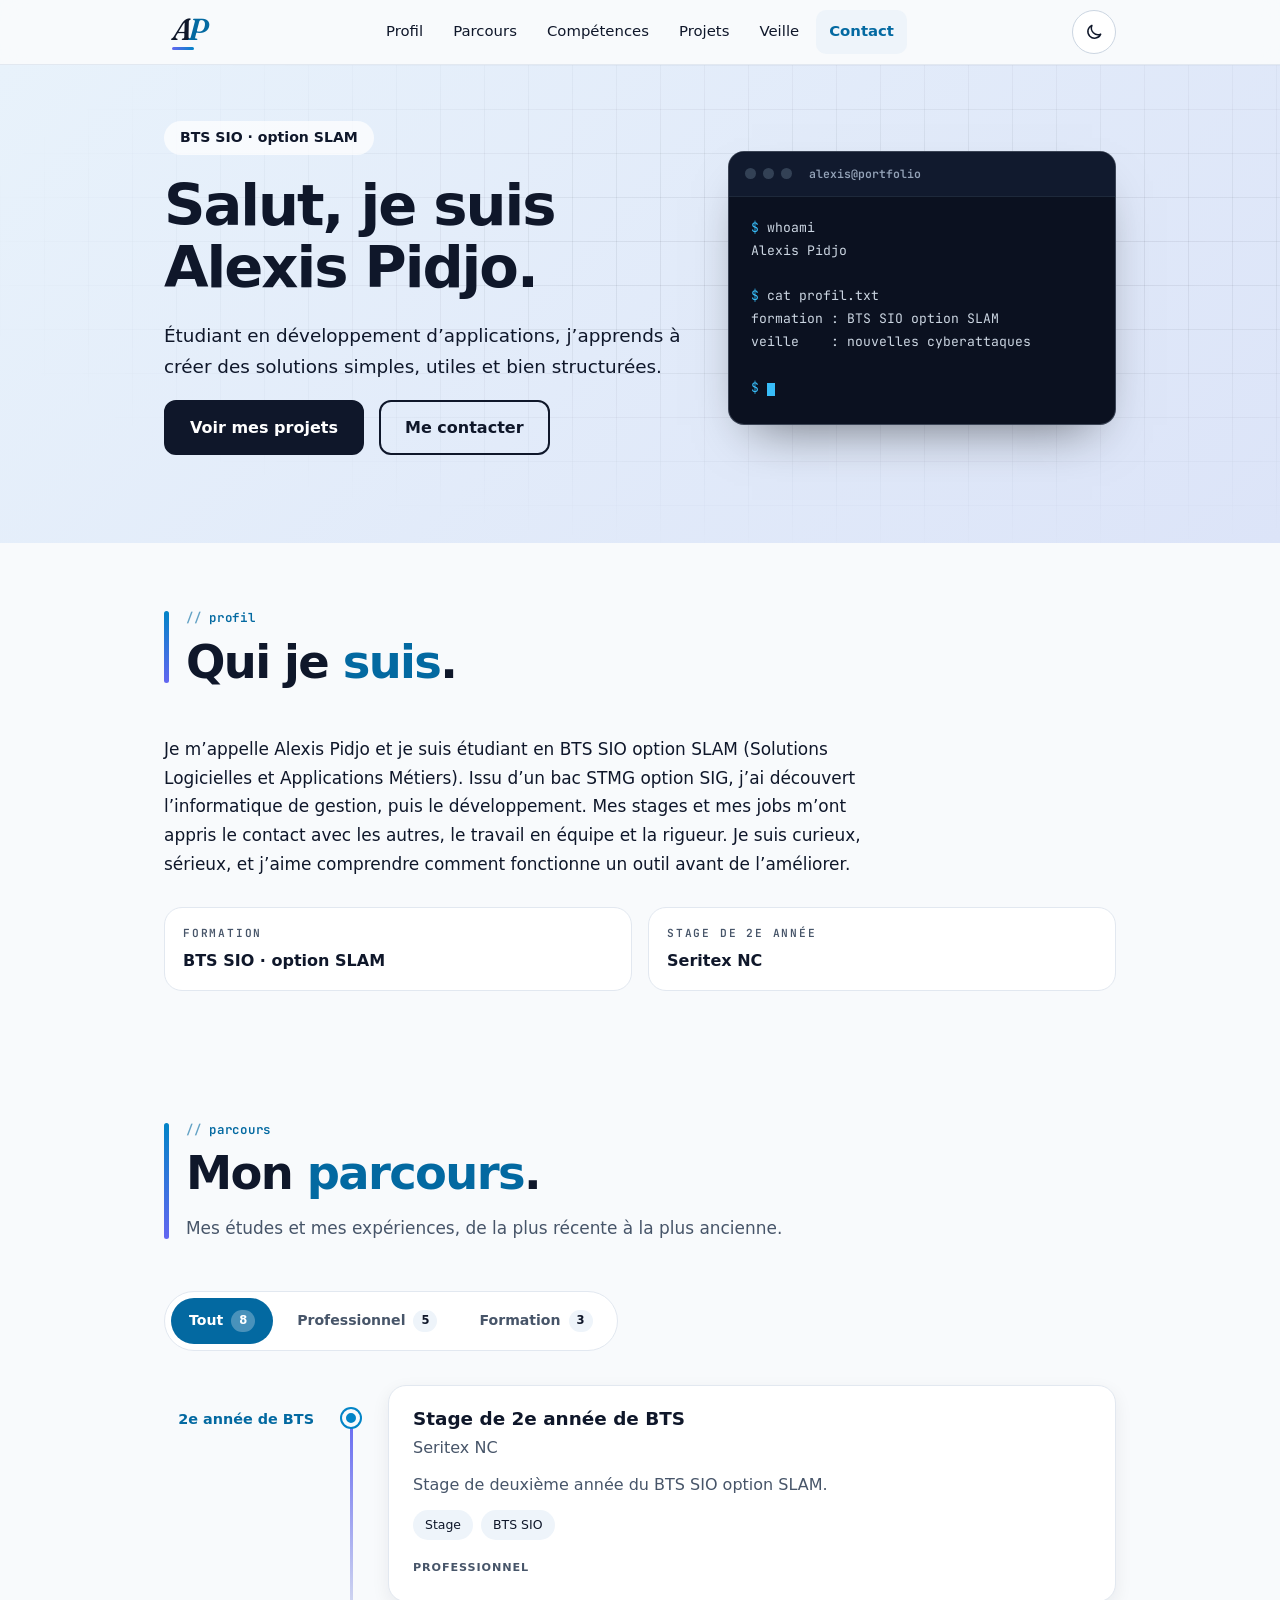
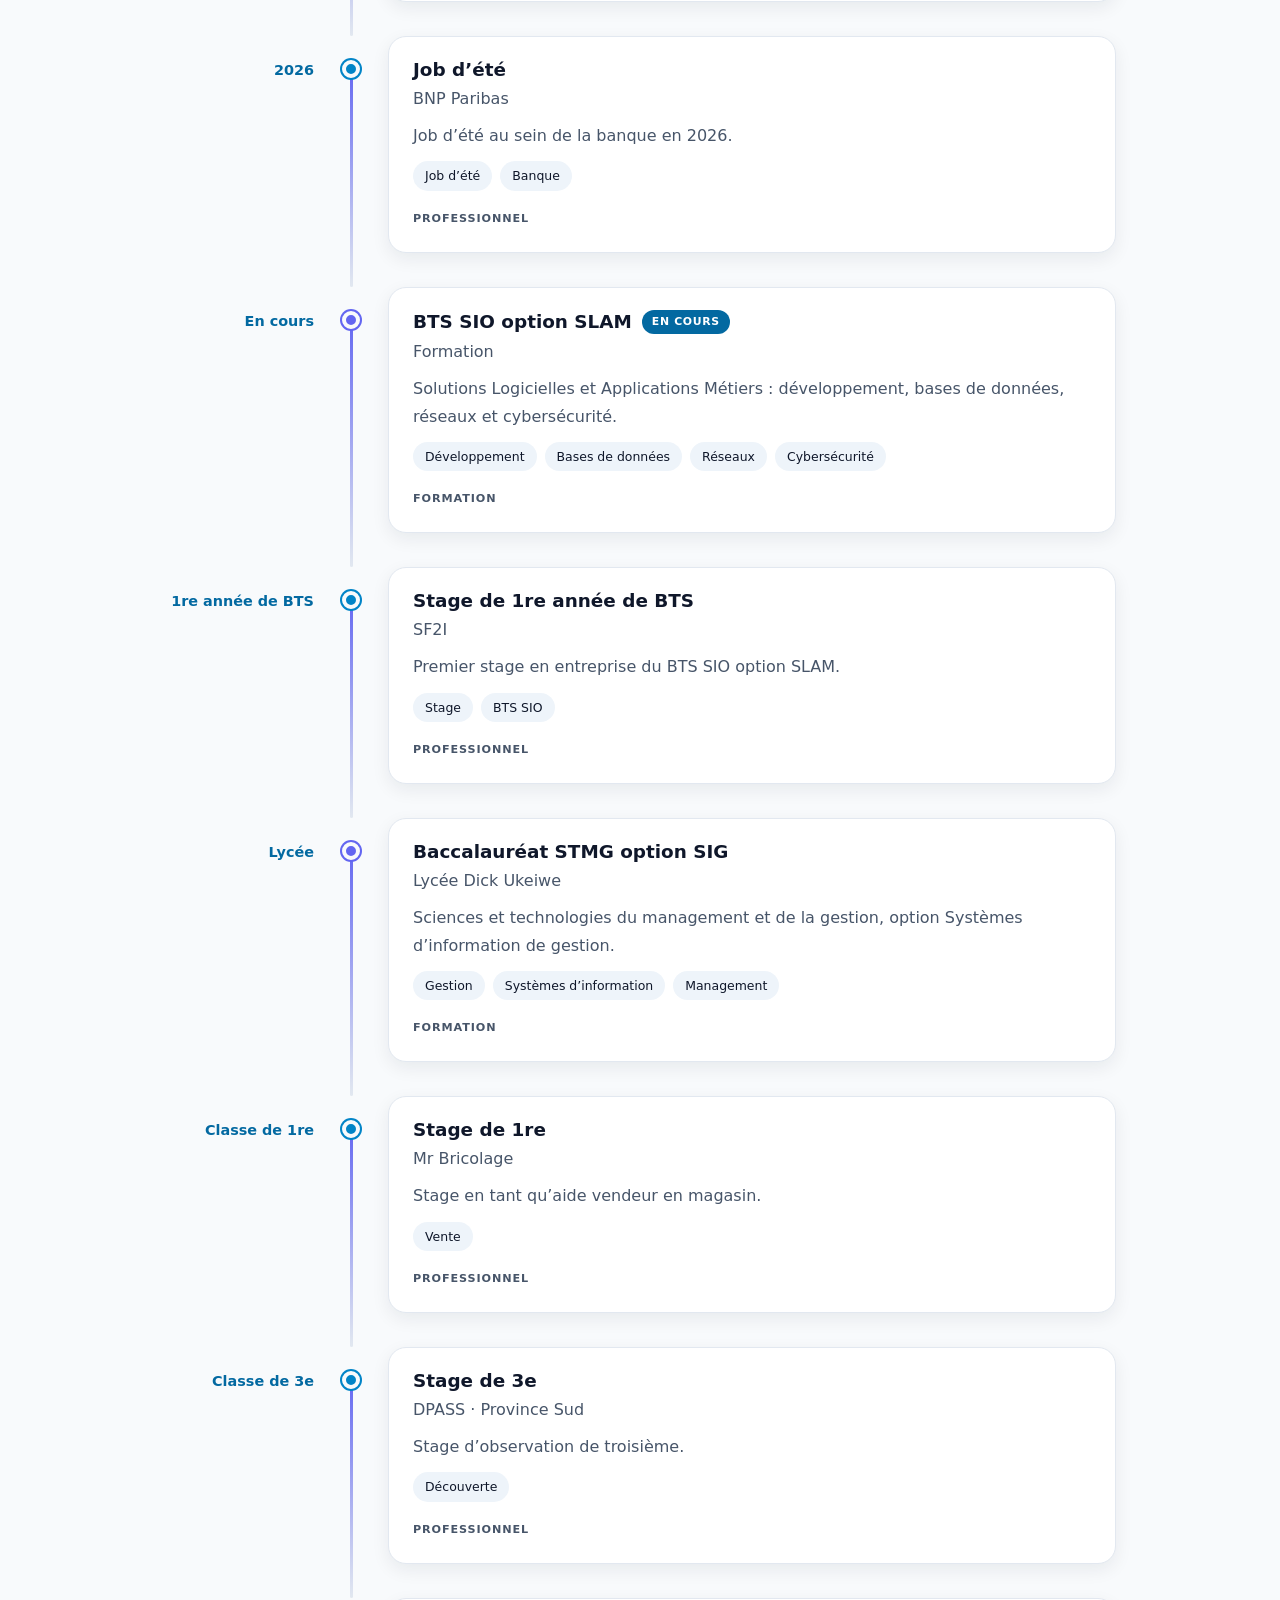
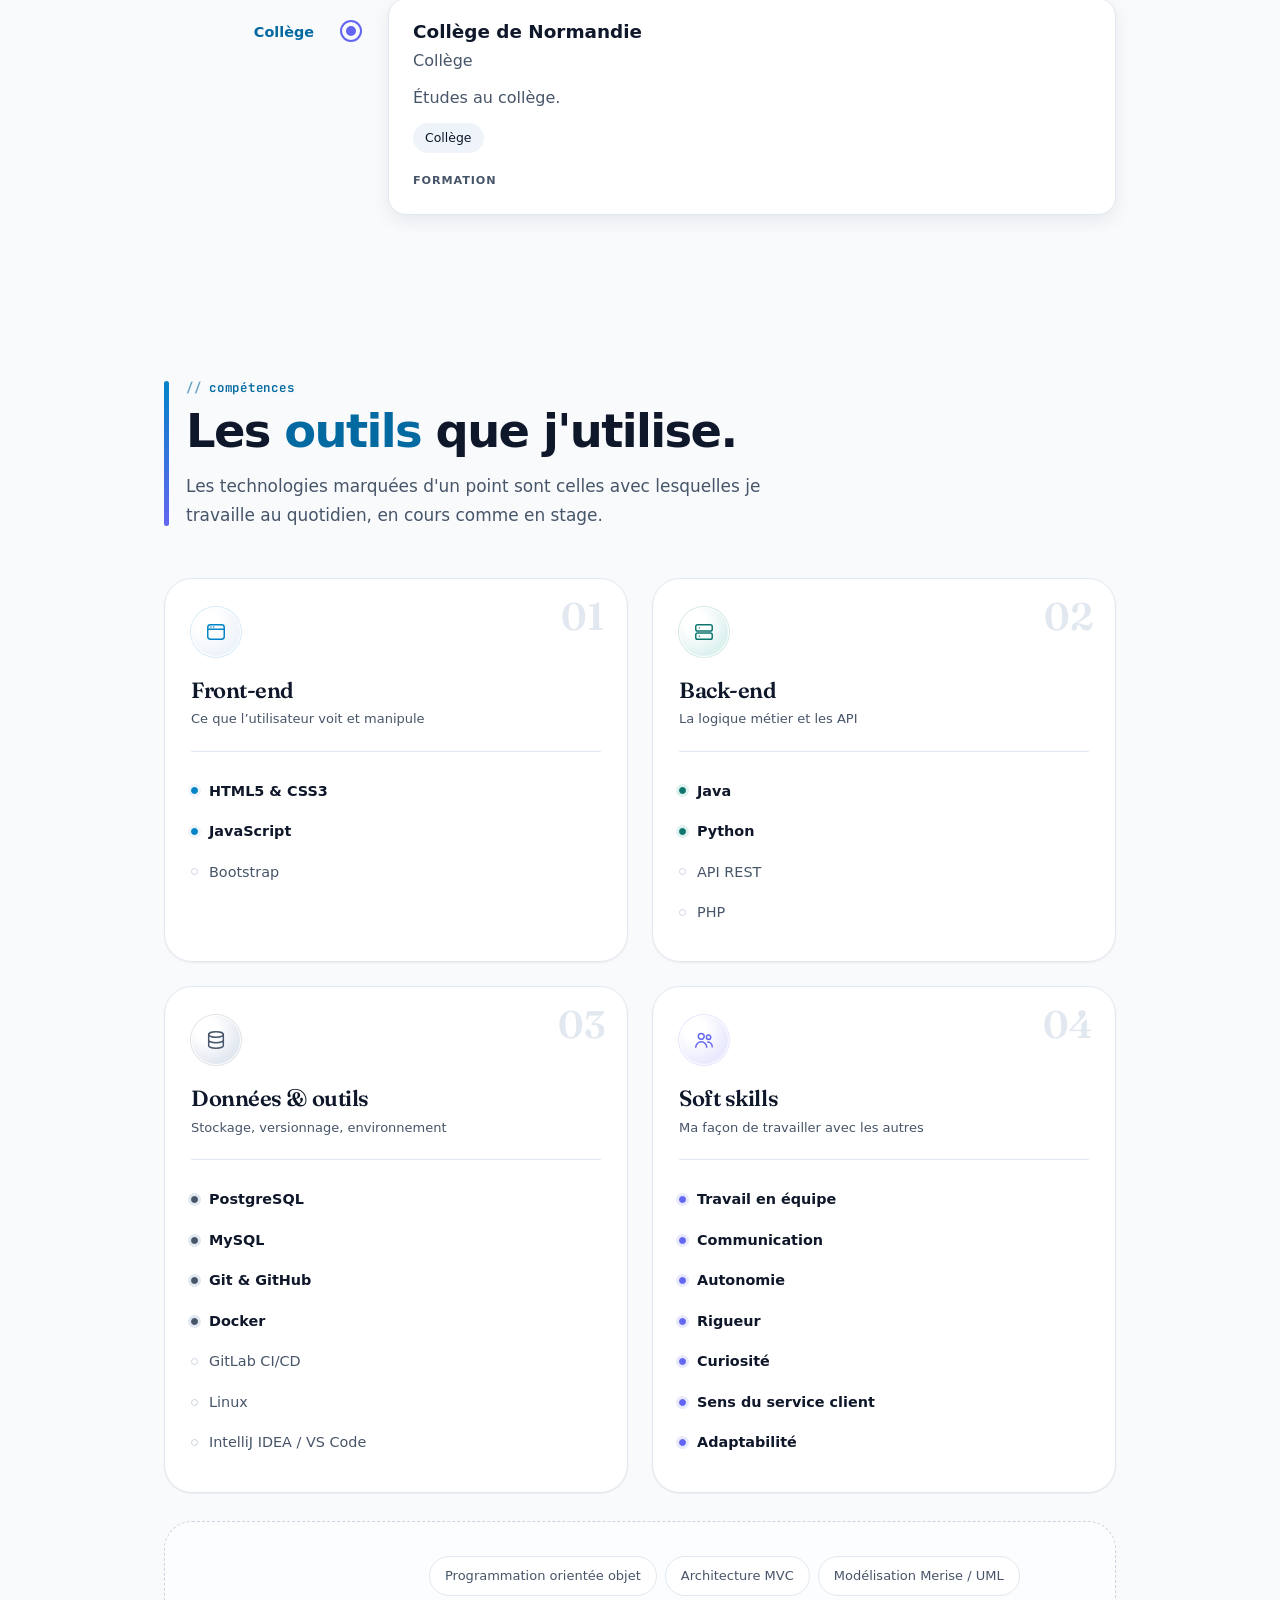
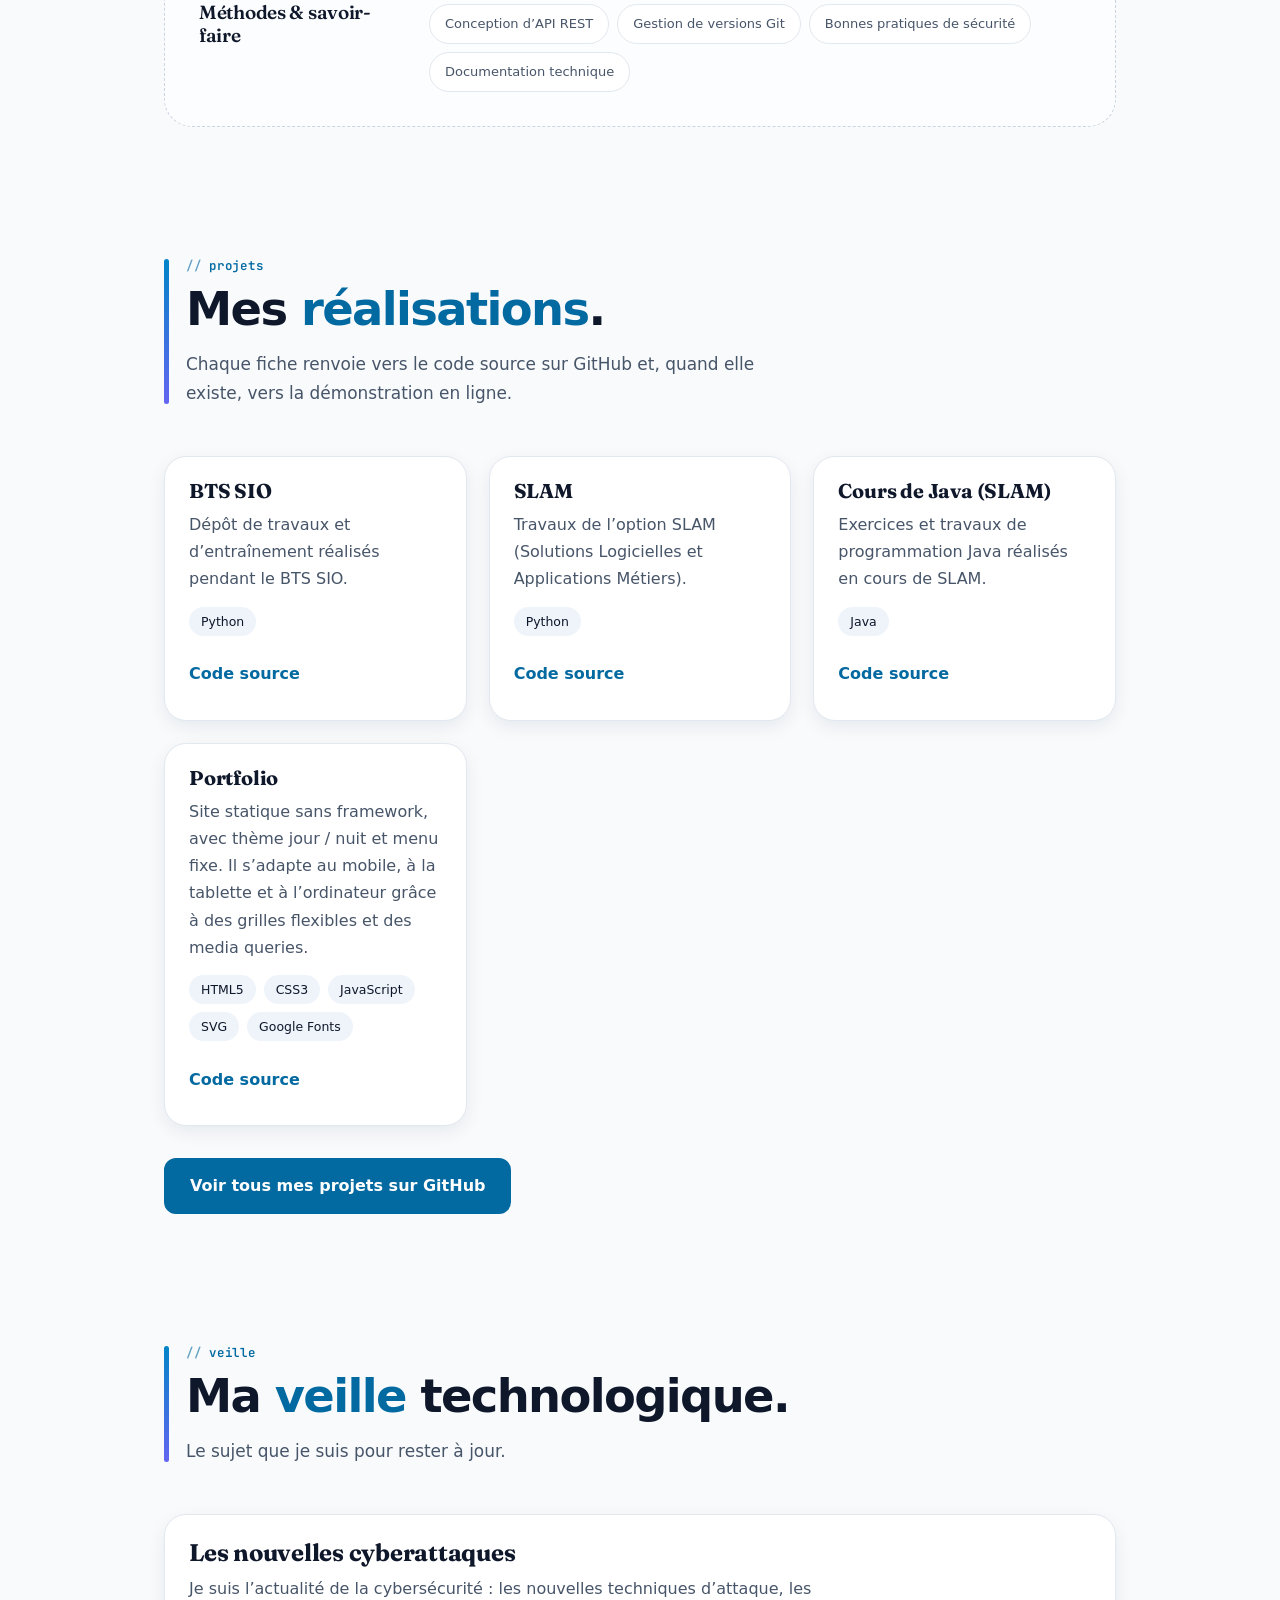
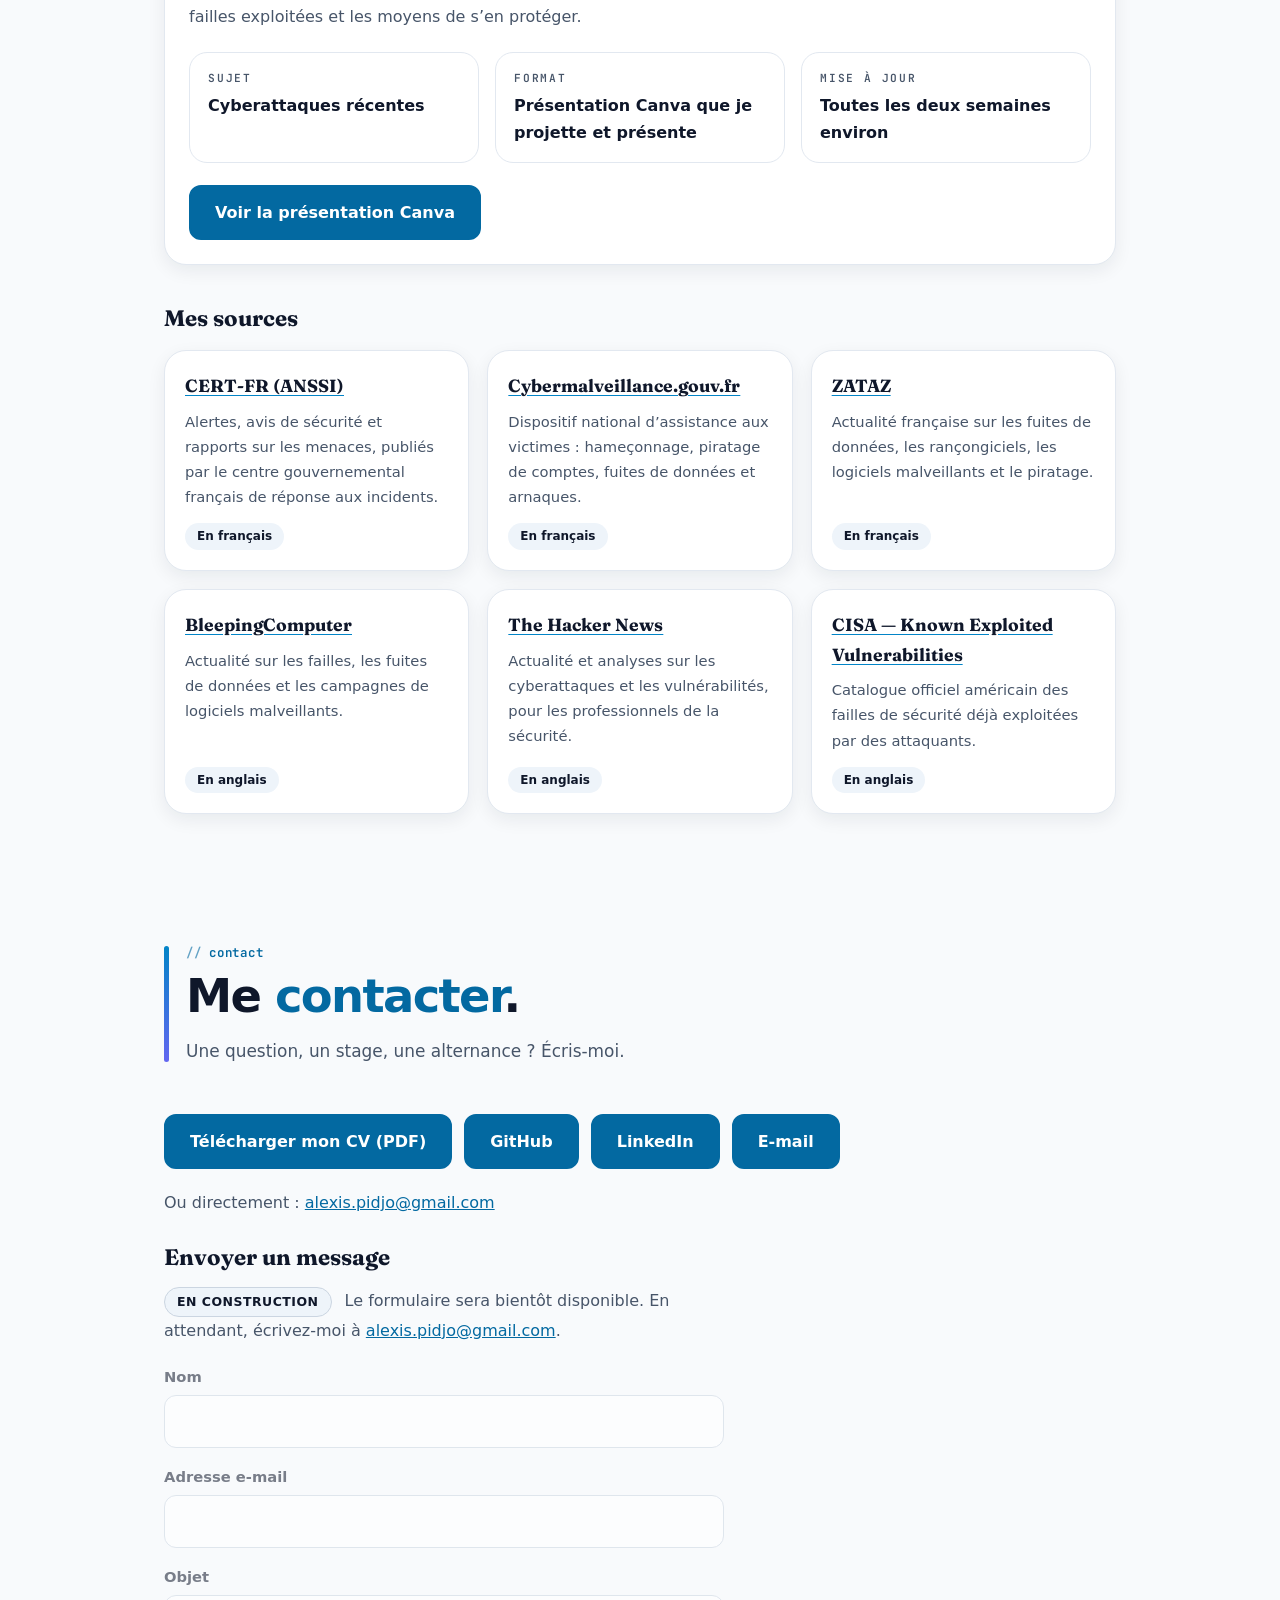
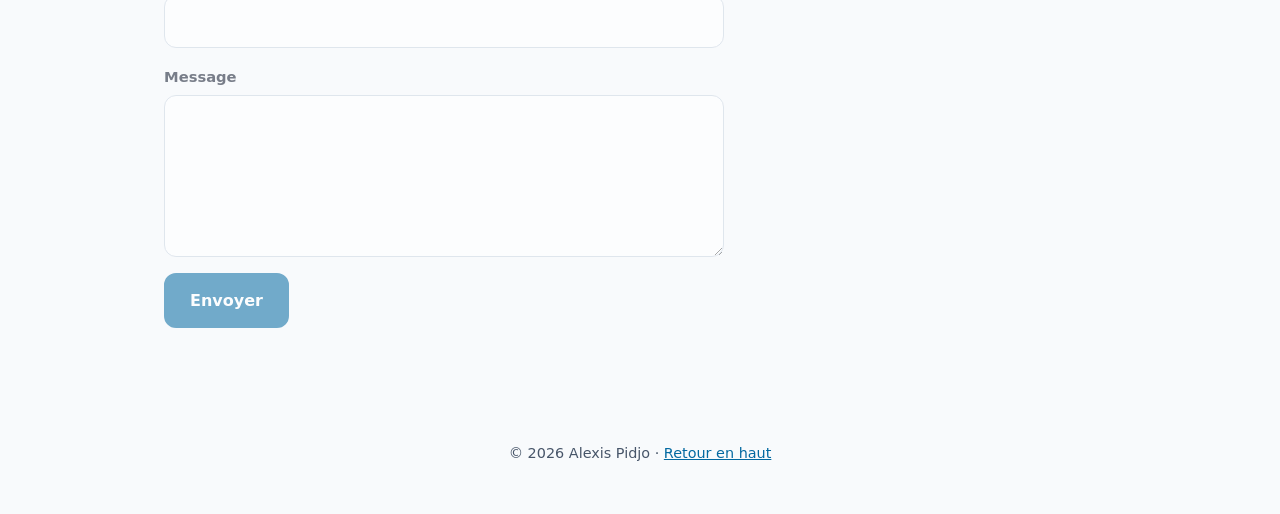
==== commit 518484f0: "fix: correction de la description" ====
--- a/index.html
+++ b/index.html
@@ -4,10 +4,6 @@
     <meta charset="utf-8" />
     <meta name="viewport" content="width=device-width, initial-scale=1, viewport-fit=cover" />
     <title>Alexis Pidjo — Étudiant BTS SIO SLAM | Portfolio</title>
-    <meta
-      name="description"
-      content="Portfolio d’Alexis Pidjo, étudiant en BTS SIO option SLAM à Nouméa : parcours, compétences, projets et contact."
-    />
     <meta name="theme-color" content="#F8FAFC" />
     <link rel="icon" href="assets/img/favicon.svg" type="image/svg+xml" />
 
@@ -103,7 +99,6 @@
 
 <span class="t-p">$</span> cat profil.txt
 formation : BTS SIO option SLAM
-ville     : Nouméa
 veille    : nouvelles cyberattaques
 
 <span class="t-p">$</span> <span class="t-cursor"></span></pre>
@@ -127,10 +122,6 @@
           j’aime comprendre comment fonctionne un outil avant de l’améliorer.
         </p>
         <dl class="facts">
-          <div>
-            <dt>Localisation</dt>
-            <dd>Nouméa</dd>
-          </div>
           <div>
             <dt>Formation</dt>
             <dd>BTS SIO · option SLAM</dd>
@@ -506,7 +497,7 @@
 
     <!-- Pied de page -->
     <footer>
-      <p>© 2026 Alexis Pidjo · Fait à Nouméa · <a href="#top">Retour en haut</a></p>
+      <p>© 2026 Alexis Pidjo · <a href="#top">Retour en haut</a></p>
     </footer>
 
     <!-- Scripts : l'ordre compte (configuration, données, outils, modules, démarrage) -->
